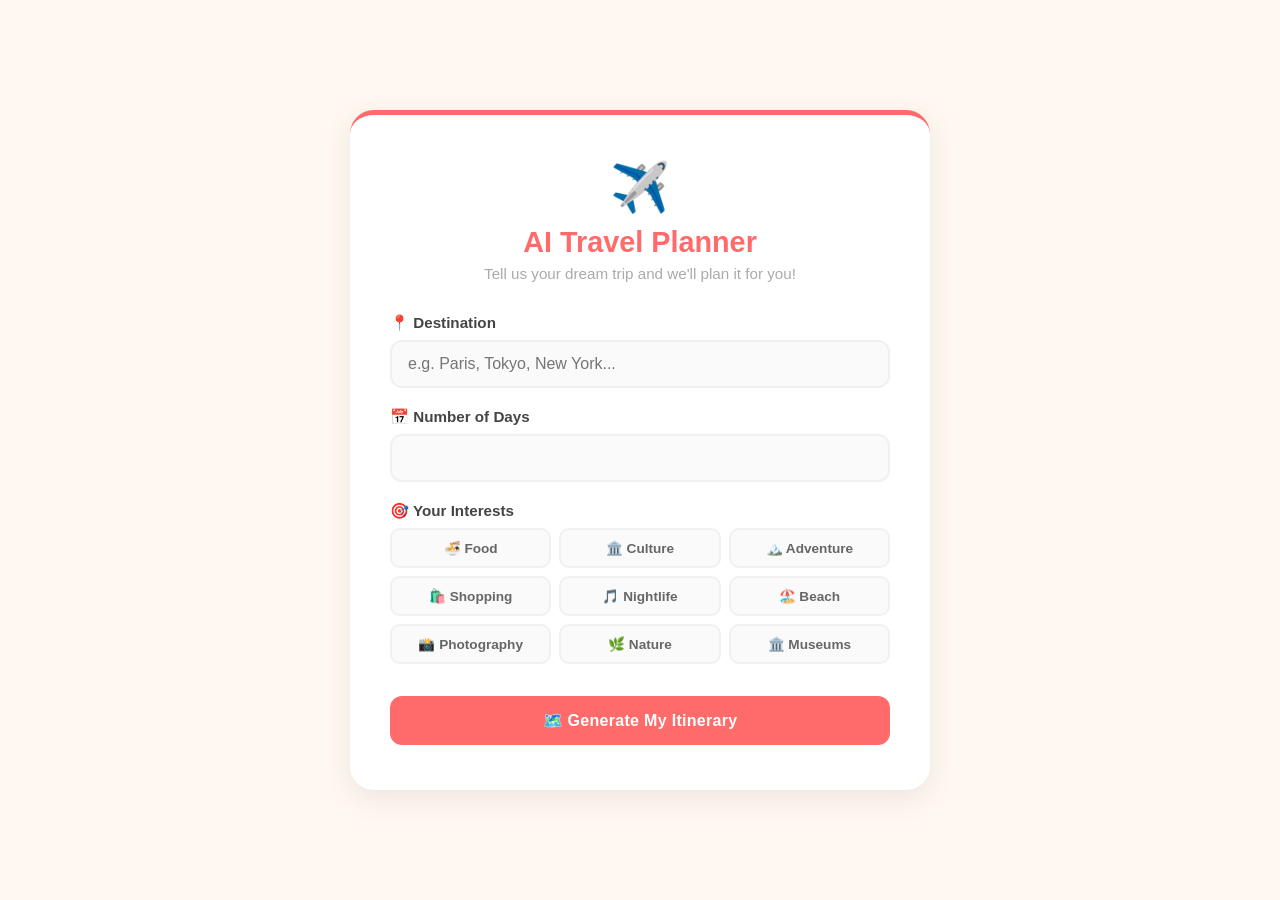
==== src/main/resources/templates/index.html @ 4bbd5031 "Show field errors on the home page" ====
<!DOCTYPE html>
<html xmlns:th="http://www.thymeleaf.org">
<head>
    <title>AI Travel Itinerary Builder</title>
    <style>
        * {
            margin: 0;
            padding: 0;
            box-sizing: border-box;
        }

        body {
            font-family: 'Segoe UI', Tahoma, Geneva, Verdana, sans-serif;
            background-color: #fff8f0;
            min-height: 100vh;
            display: flex;
            align-items: center;
            justify-content: center;
            padding: 20px;
        }

        .container {
            background: white;
            border-radius: 24px;
            padding: 45px 40px;
            max-width: 580px;
            width: 100%;
            box-shadow: 0 8px 30px rgba(0,0,0,0.08);
            border-top: 5px solid #ff6b6b;
        }

        .emoji-header {
            font-size: 48px;
            text-align: center;
            margin-bottom: 10px;
        }

        h1 {
            text-align: center;
            font-size: 1.8rem;
            color: #ff6b6b;
            margin-bottom: 6px;
        }

        .subtitle {
            text-align: center;
            color: #aaa;
            margin-bottom: 32px;
            font-size: 0.95rem;
        }

        .form-group {
            margin-bottom: 20px;
        }

        label {
            display: block;
            font-weight: 700;
            margin-bottom: 8px;
            color: #444;
            font-size: 0.95rem;
        }

        input[type="text"],
        input[type="number"] {
            width: 100%;
            padding: 13px 16px;
            border: 2px solid #f0f0f0;
            border-radius: 12px;
            font-size: 1rem;
            transition: border-color 0.3s;
            outline: none;
            color: #333;
            background: #fafafa;
        }

        input[type="text"]:focus,
        input[type="number"]:focus {
            border-color: #ff6b6b;
            background: white;
        }

        .interests-grid {
            display: grid;
            grid-template-columns: repeat(3, 1fr);
            gap: 8px;
            margin-top: 8px;
        }

        .interest-chip {
            display: flex;
            align-items: center;
            justify-content: center;
            padding: 10px 8px;
            border: 2px solid #f0f0f0;
            border-radius: 10px;
            cursor: pointer;
            font-size: 0.85rem;
            font-weight: 600;
            color: #666;
            transition: all 0.2s;
            background: #fafafa;
            text-align: center;
        }

        .interest-chip:hover {
            border-color: #feca57;
            background: #fffdf0;
        }

        .interest-chip.selected {
            border-color: #ff6b6b;
            background: #fff5f5;
            color: #ff6b6b;
        }

        .submit-btn {
            width: 100%;
            padding: 15px;
            background: #ff6b6b;
            color: white;
            border: none;
            border-radius: 12px;
            font-size: 1rem;
            font-weight: 700;
            cursor: pointer;
            margin-top: 12px;
            transition: background 0.2s, transform 0.2s;
            letter-spacing: 0.3px;
        }

        .submit-btn:hover {
            background: #ff5252;
            transform: translateY(-1px);
        }

        .submit-btn:active {
            transform: translateY(0);
        }
    </style>
</head>
<body>

<div class="container">
    <div class="emoji-header">✈️</div>
    <h1>AI Travel Planner</h1>
    <p class="subtitle">Tell us your dream trip and we'll plan it for you!</p>

    <form action="/generate" method="post" onsubmit="collectInterests()">

        <div class="form-group">
            <label>📍 Destination</label>
            <input type="text" name="destination" th:value="${destination}" placeholder="e.g. Paris, Tokyo, New York..." required />
            <p th:if="${errors != null and errors.containsKey('destination')}"
               th:text="${errors['destination']}"></p>
        </div>

        <div class="form-group">
            <label>📅 Number of Days</label>
            <input type="number" name="days" min="1" max="14" th:value="${days} ?: 3" required />
            <p th:if="${errors != null and errors.containsKey('days')}"
               th:text="${errors['days']}"></p>
        </div>

        <div class="form-group">
            <label>🎯 Your Interests</label>
            <div class="interests-grid">
                <div class="interest-chip" onclick="toggleChip(this, '🍜 Food')">🍜 Food</div>
                <div class="interest-chip" onclick="toggleChip(this, '🏛️ Culture')">🏛️ Culture</div>
                <div class="interest-chip" onclick="toggleChip(this, '🏔️ Adventure')">🏔️ Adventure</div>
                <div class="interest-chip" onclick="toggleChip(this, '🛍️ Shopping')">🛍️ Shopping</div>
                <div class="interest-chip" onclick="toggleChip(this, '🎵 Nightlife')">🎵 Nightlife</div>
                <div class="interest-chip" onclick="toggleChip(this, '🏖️ Beach')">🏖️ Beach</div>
                <div class="interest-chip" onclick="toggleChip(this, '📸 Photography')">📸 Photography</div>
                <div class="interest-chip" onclick="toggleChip(this, '🌿 Nature')">🌿 Nature</div>
                <div class="interest-chip" onclick="toggleChip(this, '🏛️ Museums')">🏛️ Museums</div>
            </div>
            <input type="hidden" name="interests" id="interestsInput" />
        </div>

        <button type="submit" class="submit-btn">🗺️ Generate My Itinerary</button>

    </form>
</div>

<script>
    let selectedInterests = [];

    function toggleChip(chip, value) {
        if (chip.classList.contains('selected')) {
            chip.classList.remove('selected');
            selectedInterests = selectedInterests.filter(i => i !== value);
        } else {
            chip.classList.add('selected');
            selectedInterests.push(value);
        }
    }

    function collectInterests() {
        document.getElementById('interestsInput').value = selectedInterests.join(', ');
    }
</script>

</body>
</html>
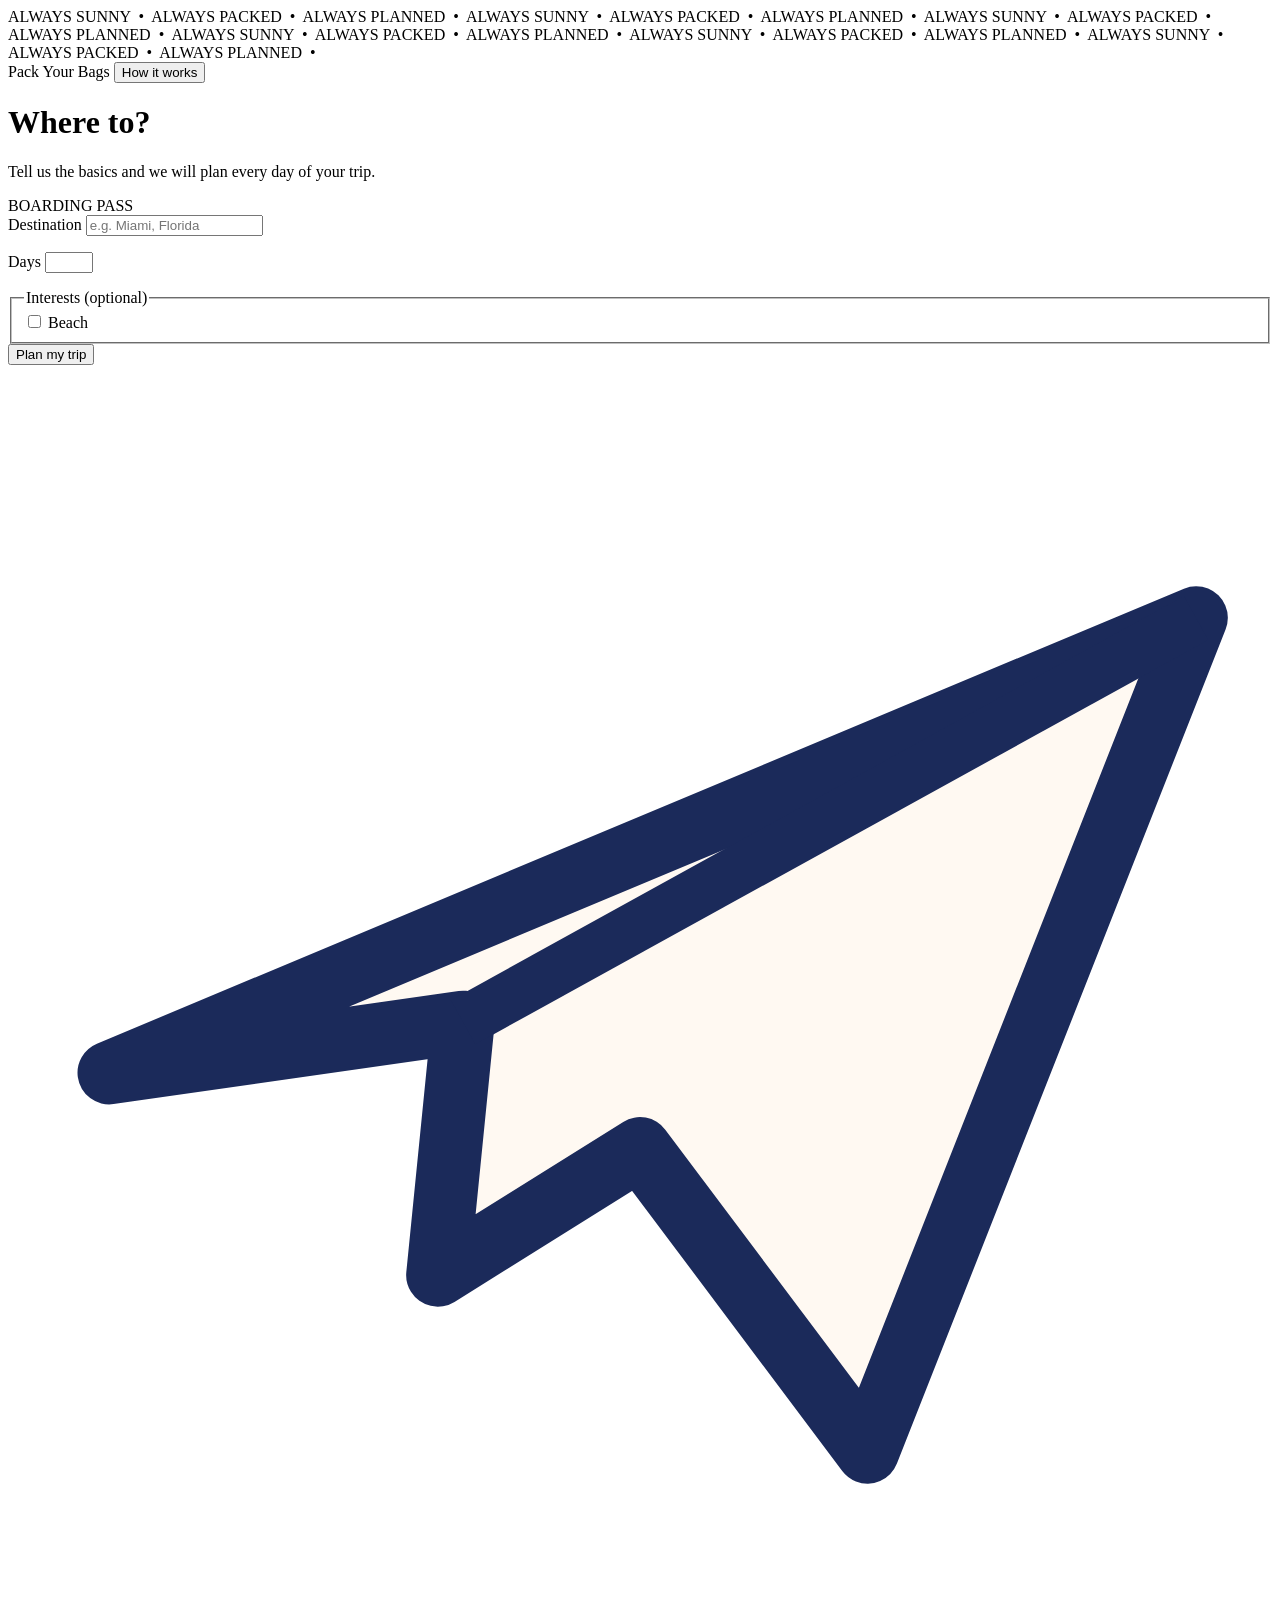
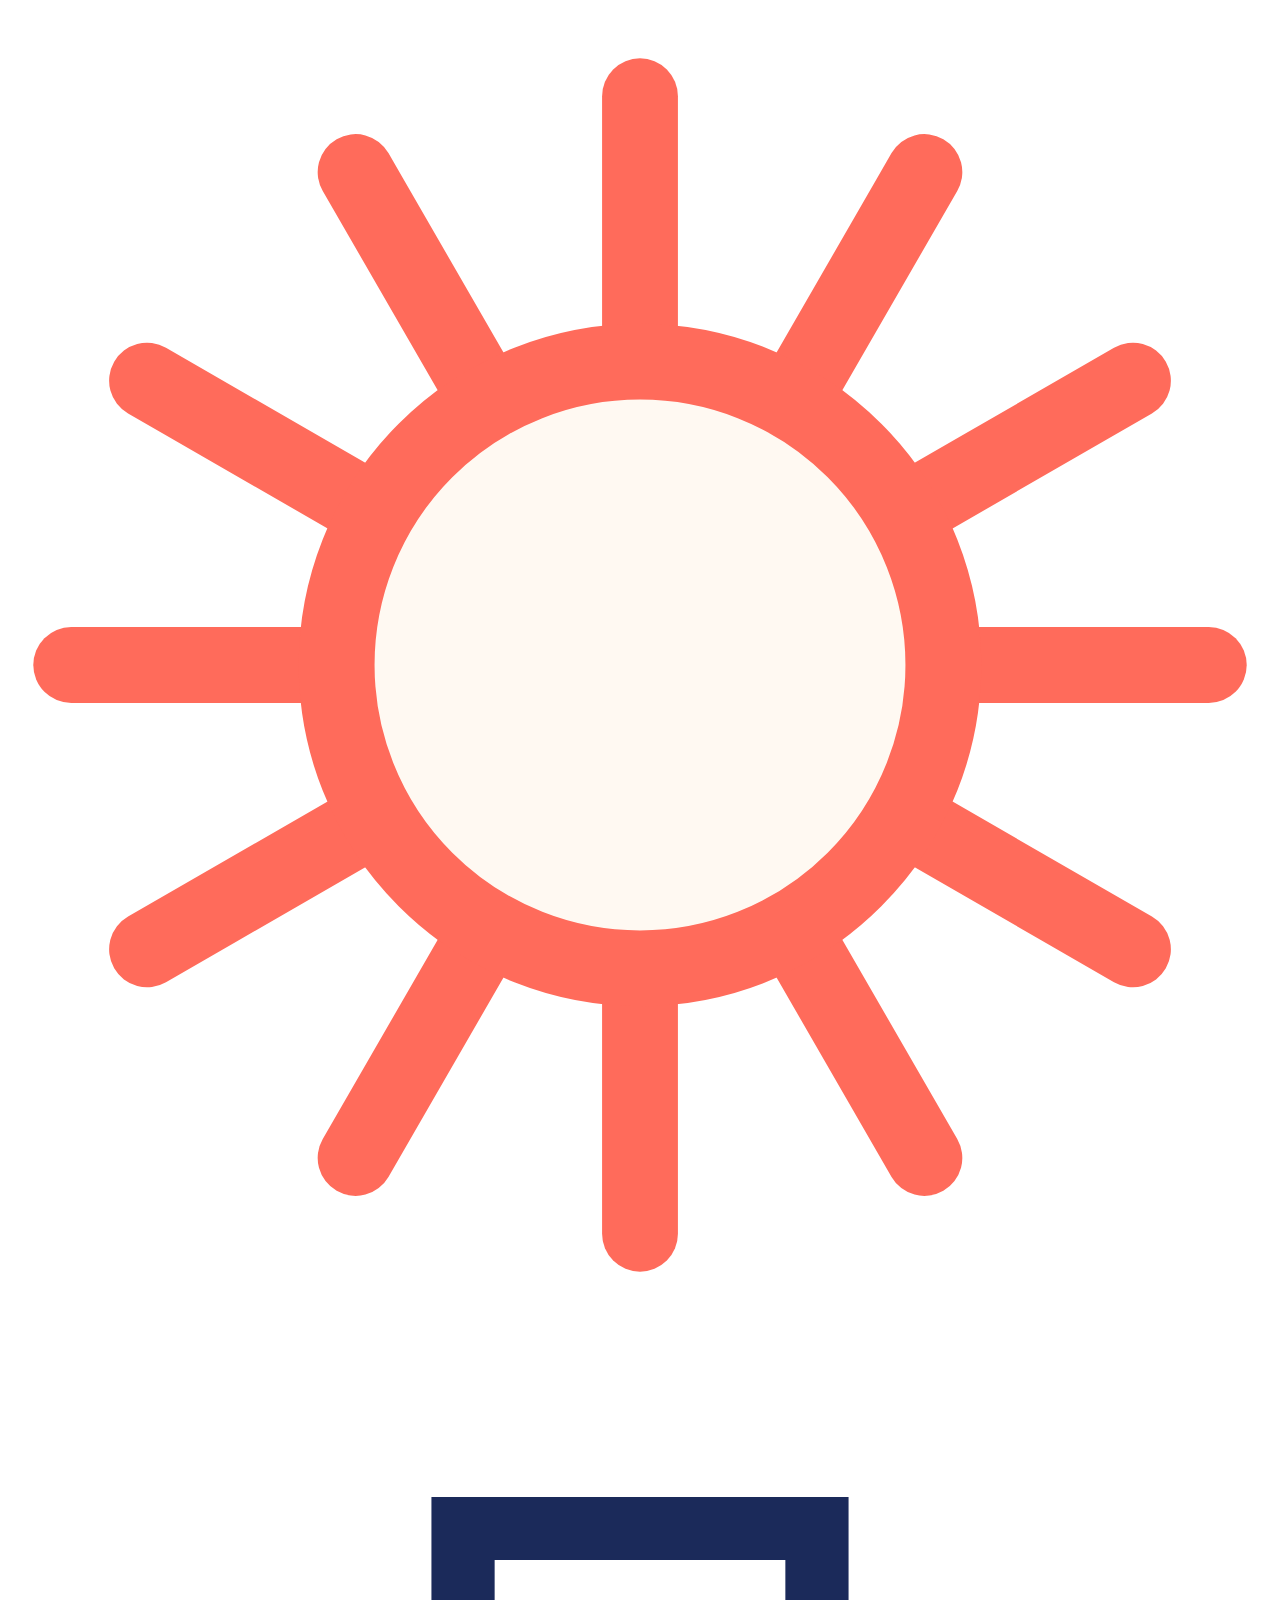
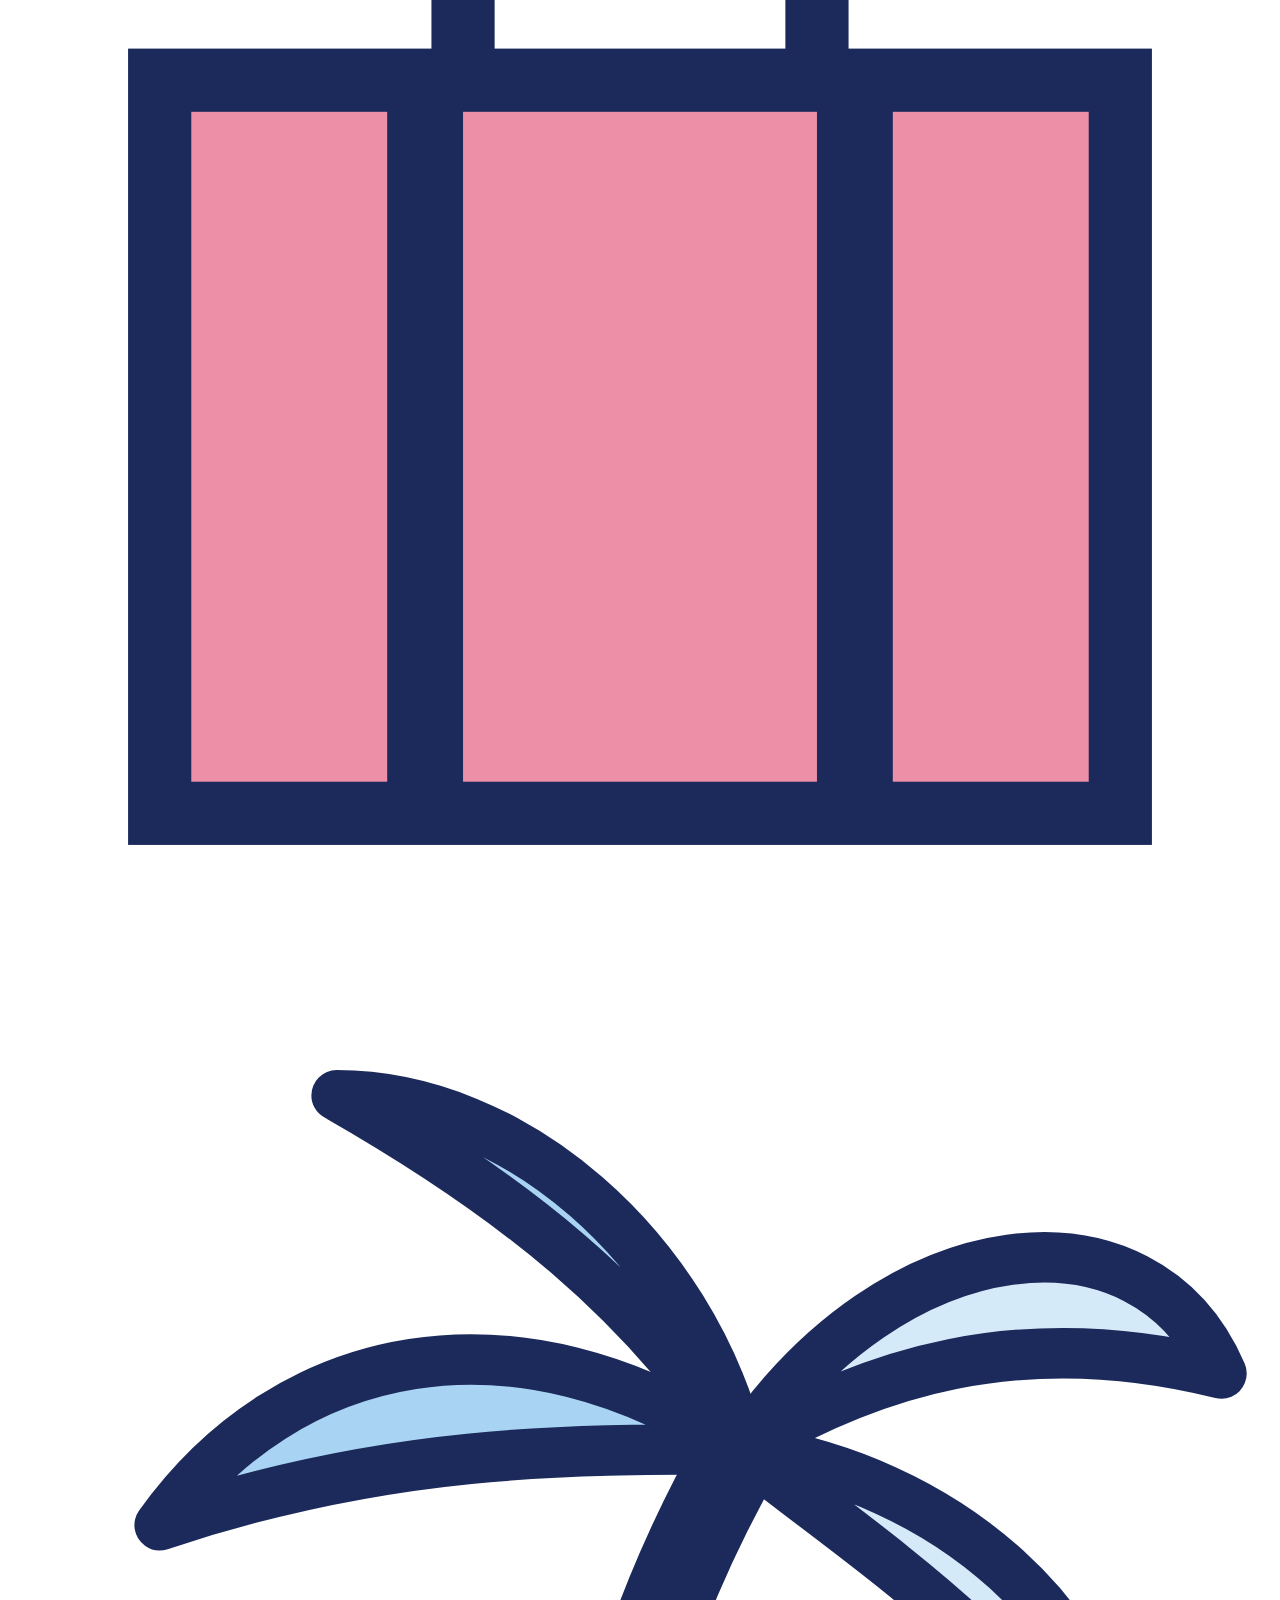
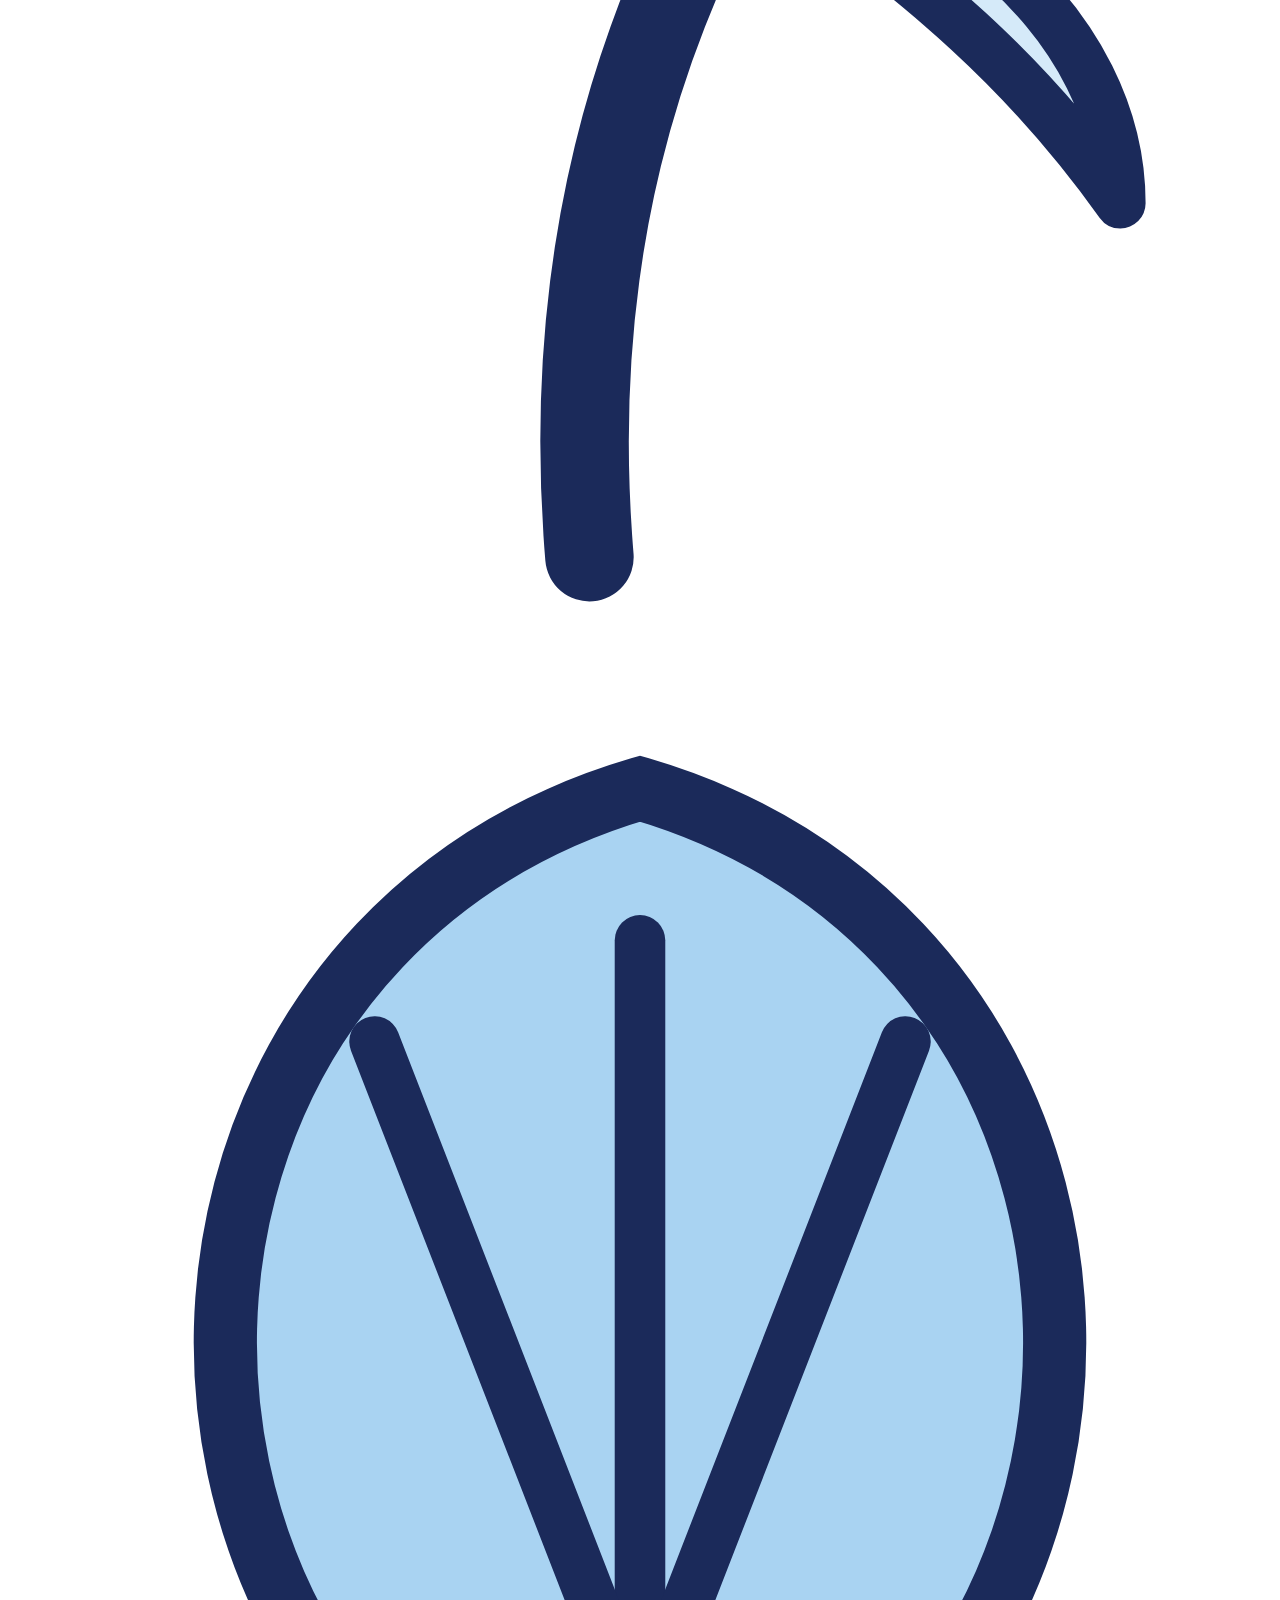
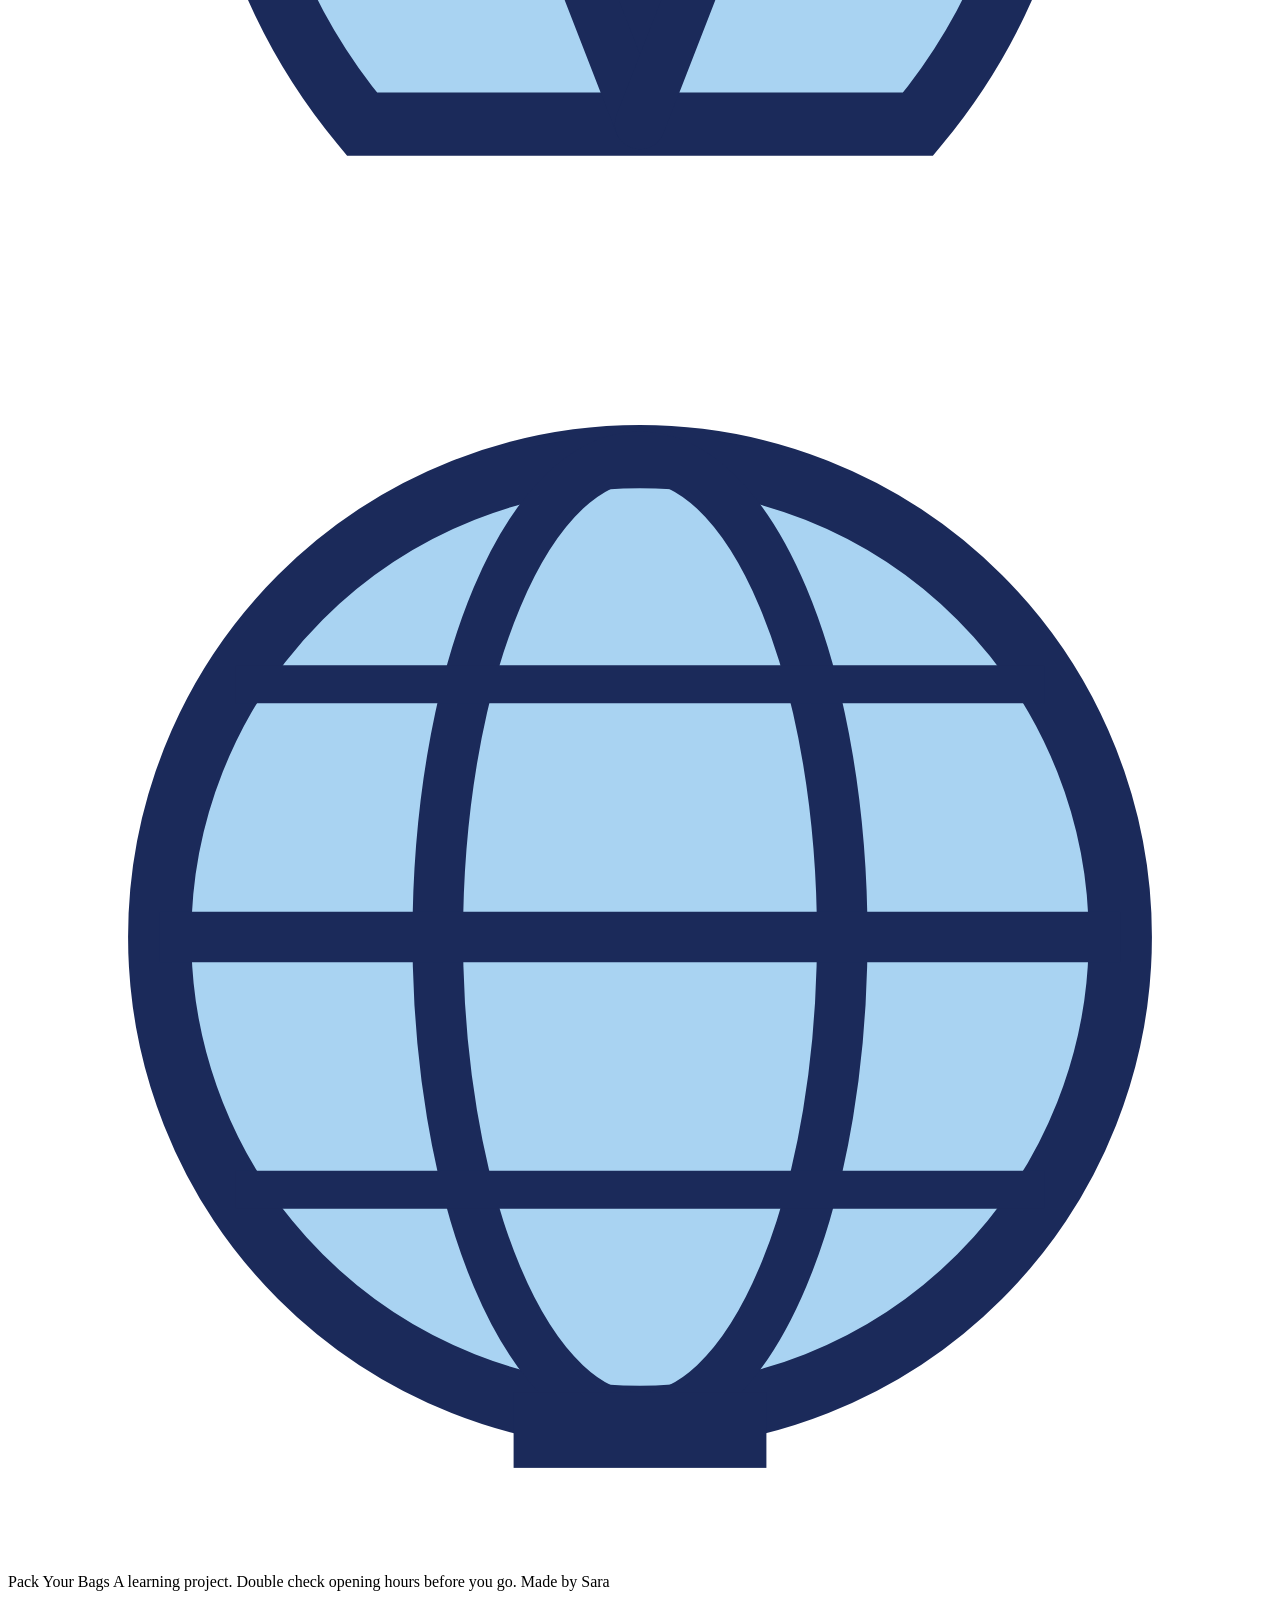
==== commit a9065f41: "Build the new home page" ====
--- a/src/main/resources/templates/index.html
+++ b/src/main/resources/templates/index.html
@@ -1,204 +1,107 @@
 <!DOCTYPE html>
-<html xmlns:th="http://www.thymeleaf.org">
+<html lang="en" xmlns:th="http://www.thymeleaf.org">
 <head>
-    <title>AI Travel Itinerary Builder</title>
-    <style>
-        * {
-            margin: 0;
-            padding: 0;
-            box-sizing: border-box;
-        }
-
-        body {
-            font-family: 'Segoe UI', Tahoma, Geneva, Verdana, sans-serif;
-            background-color: #fff8f0;
-            min-height: 100vh;
-            display: flex;
-            align-items: center;
-            justify-content: center;
-            padding: 20px;
-        }
-
-        .container {
-            background: white;
-            border-radius: 24px;
-            padding: 45px 40px;
-            max-width: 580px;
-            width: 100%;
-            box-shadow: 0 8px 30px rgba(0,0,0,0.08);
-            border-top: 5px solid #ff6b6b;
-        }
-
-        .emoji-header {
-            font-size: 48px;
-            text-align: center;
-            margin-bottom: 10px;
-        }
-
-        h1 {
-            text-align: center;
-            font-size: 1.8rem;
-            color: #ff6b6b;
-            margin-bottom: 6px;
-        }
-
-        .subtitle {
-            text-align: center;
-            color: #aaa;
-            margin-bottom: 32px;
-            font-size: 0.95rem;
-        }
-
-        .form-group {
-            margin-bottom: 20px;
-        }
-
-        label {
-            display: block;
-            font-weight: 700;
-            margin-bottom: 8px;
-            color: #444;
-            font-size: 0.95rem;
-        }
-
-        input[type="text"],
-        input[type="number"] {
-            width: 100%;
-            padding: 13px 16px;
-            border: 2px solid #f0f0f0;
-            border-radius: 12px;
-            font-size: 1rem;
-            transition: border-color 0.3s;
-            outline: none;
-            color: #333;
-            background: #fafafa;
-        }
-
-        input[type="text"]:focus,
-        input[type="number"]:focus {
-            border-color: #ff6b6b;
-            background: white;
-        }
-
-        .interests-grid {
-            display: grid;
-            grid-template-columns: repeat(3, 1fr);
-            gap: 8px;
-            margin-top: 8px;
-        }
-
-        .interest-chip {
-            display: flex;
-            align-items: center;
-            justify-content: center;
-            padding: 10px 8px;
-            border: 2px solid #f0f0f0;
-            border-radius: 10px;
-            cursor: pointer;
-            font-size: 0.85rem;
-            font-weight: 600;
-            color: #666;
-            transition: all 0.2s;
-            background: #fafafa;
-            text-align: center;
-        }
-
-        .interest-chip:hover {
-            border-color: #feca57;
-            background: #fffdf0;
-        }
-
-        .interest-chip.selected {
-            border-color: #ff6b6b;
-            background: #fff5f5;
-            color: #ff6b6b;
-        }
-
-        .submit-btn {
-            width: 100%;
-            padding: 15px;
-            background: #ff6b6b;
-            color: white;
-            border: none;
-            border-radius: 12px;
-            font-size: 1rem;
-            font-weight: 700;
-            cursor: pointer;
-            margin-top: 12px;
-            transition: background 0.2s, transform 0.2s;
-            letter-spacing: 0.3px;
-        }
-
-        .submit-btn:hover {
-            background: #ff5252;
-            transform: translateY(-1px);
-        }
-
-        .submit-btn:active {
-            transform: translateY(0);
-        }
-    </style>
+    <meta charset="UTF-8">
+    <meta name="viewport" content="width=device-width, initial-scale=1">
+    <title>Pack Your Bags</title>
+    <link rel="stylesheet" th:href="@{/css/style.css}">
 </head>
 <body>
 
-<div class="container">
-    <div class="emoji-header">✈️</div>
-    <h1>AI Travel Planner</h1>
-    <p class="subtitle">Tell us your dream trip and we'll plan it for you!</p>
-
-    <form action="/generate" method="post" onsubmit="collectInterests()">
-
-        <div class="form-group">
-            <label>📍 Destination</label>
-            <input type="text" name="destination" th:value="${destination}" placeholder="e.g. Paris, Tokyo, New York..." required />
-            <p th:if="${errors != null and errors.containsKey('destination')}"
-               th:text="${errors['destination']}"></p>
-        </div>
-
-        <div class="form-group">
-            <label>📅 Number of Days</label>
-            <input type="number" name="days" min="1" max="14" th:value="${days} ?: 3" required />
-            <p th:if="${errors != null and errors.containsKey('days')}"
-               th:text="${errors['days']}"></p>
-        </div>
-
-        <div class="form-group">
-            <label>🎯 Your Interests</label>
-            <div class="interests-grid">
-                <div class="interest-chip" onclick="toggleChip(this, '🍜 Food')">🍜 Food</div>
-                <div class="interest-chip" onclick="toggleChip(this, '🏛️ Culture')">🏛️ Culture</div>
-                <div class="interest-chip" onclick="toggleChip(this, '🏔️ Adventure')">🏔️ Adventure</div>
-                <div class="interest-chip" onclick="toggleChip(this, '🛍️ Shopping')">🛍️ Shopping</div>
-                <div class="interest-chip" onclick="toggleChip(this, '🎵 Nightlife')">🎵 Nightlife</div>
-                <div class="interest-chip" onclick="toggleChip(this, '🏖️ Beach')">🏖️ Beach</div>
-                <div class="interest-chip" onclick="toggleChip(this, '📸 Photography')">📸 Photography</div>
-                <div class="interest-chip" onclick="toggleChip(this, '🌿 Nature')">🌿 Nature</div>
-                <div class="interest-chip" onclick="toggleChip(this, '🏛️ Museums')">🏛️ Museums</div>
-            </div>
-            <input type="hidden" name="interests" id="interestsInput" />
-        </div>
-
-        <button type="submit" class="submit-btn">🗺️ Generate My Itinerary</button>
-
-    </form>
+<div class="ticker" aria-hidden="true">
+    <div>ALWAYS SUNNY &nbsp;&bull;&nbsp; ALWAYS PACKED &nbsp;&bull;&nbsp; ALWAYS PLANNED &nbsp;&bull;&nbsp; ALWAYS SUNNY &nbsp;&bull;&nbsp; ALWAYS PACKED &nbsp;&bull;&nbsp; ALWAYS PLANNED &nbsp;&bull;&nbsp; ALWAYS SUNNY &nbsp;&bull;&nbsp; ALWAYS PACKED &nbsp;&bull;&nbsp; ALWAYS PLANNED &nbsp;&bull;&nbsp; ALWAYS SUNNY &nbsp;&bull;&nbsp; ALWAYS PACKED &nbsp;&bull;&nbsp; ALWAYS PLANNED &nbsp;&bull;&nbsp; ALWAYS SUNNY &nbsp;&bull;&nbsp; ALWAYS PACKED &nbsp;&bull;&nbsp; ALWAYS PLANNED &nbsp;&bull;&nbsp; ALWAYS SUNNY &nbsp;&bull;&nbsp; ALWAYS PACKED &nbsp;&bull;&nbsp; ALWAYS PLANNED &nbsp;&bull;&nbsp;</div>
 </div>
 
+<header class="topbar">
+    <a class="logo" th:href="@{/}">Pack Your Bags</a>
+    <button type="button" class="toplink" id="open-how">How it works</button>
+</header>
+
+<main class="hero">
+    <h1>Where <span class="coral">to?</span></h1>
+    <p class="lede">Tell us the basics and we will plan every day of your trip.</p>
+
+    <form class="ticket" action="/generate" method="post">
+        <div class="ticket-head">BOARDING PASS</div>
+        <div class="ticket-body">
+
+            <div class="ticket-row">
+                <div class="wide">
+                    <label class="label" for="destination">Destination</label>
+                    <input type="text" id="destination" name="destination" th:value="${destination}"
+                           placeholder="e.g. Miami, Florida" required />
+                    <p class="field-error" th:if="${errors != null and errors.containsKey('destination')}"
+                       th:text="${errors['destination']}"></p>
+                </div>
+                <div class="narrow">
+                    <label class="label" for="days">Days</label>
+                    <input type="number" id="days" name="days" min="1" max="14" th:value="${days} ?: 3" required />
+                    <p class="field-error" th:if="${errors != null and errors.containsKey('days')}"
+                       th:text="${errors['days']}"></p>
+                </div>
+            </div>
+
+            <fieldset class="interests">
+                <legend class="label">Interests (optional)</legend>
+                <div class="bubbles">
+                    <label class="bubble" th:each="name : ${ {'Beach','Nightlife','Food','Adventure','Culture','Shopping','Nature'} }">
+                        <input type="checkbox" name="interests" th:value="${name}"
+                               th:checked="${interests != null and #strings.contains(interests, name)}" />
+                        <span th:text="${name}">Beach</span>
+                    </label>
+                </div>
+            </fieldset>
+
+            <div class="ticket-actions">
+                <button type="submit" class="btn">Plan my trip</button>
+            </div>
+        </div>
+    </form>
+
+    <div class="stk stk-plane" aria-hidden="true"><svg viewBox="0 0 100 100"><path d="M8 56 L94 20 L68 86 L50 62 L34 72 L36 52Z" fill="#FFF9F2" stroke="#1B2A5A" stroke-width="5" stroke-linejoin="round"/><path d="M36 52 L94 20" stroke="#1B2A5A" stroke-width="4"/></svg></div>
+
+    <div class="stk stk-sun" aria-hidden="true"><svg viewBox="0 0 100 100"><g stroke="#FF6B5B" stroke-width="6" stroke-linecap="round"><line x1="50" y1="50" x2="95" y2="50"/><line x1="50" y1="50" x2="89" y2="72.5"/><line x1="50" y1="50" x2="72.5" y2="89"/><line x1="50" y1="50" x2="50" y2="95"/><line x1="50" y1="50" x2="27.5" y2="89"/><line x1="50" y1="50" x2="11" y2="72.5"/><line x1="50" y1="50" x2="5" y2="50"/><line x1="50" y1="50" x2="11" y2="27.5"/><line x1="50" y1="50" x2="27.5" y2="11"/><line x1="50" y1="50" x2="50" y2="5"/><line x1="50" y1="50" x2="72.5" y2="11"/><line x1="50" y1="50" x2="89" y2="27.5"/></g><circle cx="50" cy="50" r="24" fill="#FFF9F2" stroke="#FF6B5B" stroke-width="6"/></svg></div>
+
+    <div class="stk stk-suitcase" aria-hidden="true"><svg viewBox="0 0 100 100"><rect x="12" y="30" width="76" height="58" fill="#EE8FA8" stroke="#1B2A5A" stroke-width="5"/><path d="M36 30 V18 H64 V30" fill="none" stroke="#1B2A5A" stroke-width="5"/><rect x="30" y="30" width="6" height="58" fill="#1B2A5A"/><rect x="64" y="30" width="6" height="58" fill="#1B2A5A"/></svg></div>
+
+    <div class="stk stk-palm" aria-hidden="true"><svg viewBox="0 0 100 100"><path d="M46 94 C44 70 50 52 58 38" stroke="#1B2A5A" stroke-width="7" fill="none" stroke-linecap="round"/><g stroke="#1B2A5A" stroke-width="4" stroke-linejoin="round"><path d="M58 38 C40 26 22 30 12 44 C30 38 44 38 58 38Z" fill="#A9D3F2"/><path d="M58 38 C70 20 90 18 96 32 C80 28 68 32 58 38Z" fill="#D5EAF9"/><path d="M58 38 C54 22 40 10 26 10 C40 18 50 26 58 38Z" fill="#A9D3F2"/><path d="M58 38 C74 40 88 52 88 66 C78 52 68 46 58 38Z" fill="#D5EAF9"/></g></svg></div>
+
+    <div class="stk stk-shell" aria-hidden="true"><svg viewBox="0 0 100 100"><path d="M50 12 C84 22 92 62 72 86 H28 C8 62 16 22 50 12Z" fill="#A9D3F2" stroke="#1B2A5A" stroke-width="5"/><g stroke="#1B2A5A" stroke-width="4" stroke-linecap="round"><line x1="50" y1="86" x2="50" y2="24"/><line x1="50" y1="86" x2="29" y2="32"/><line x1="50" y1="86" x2="71" y2="32"/></g></svg></div>
+
+    <div class="stk stk-globe" aria-hidden="true"><svg viewBox="0 0 100 100"><circle cx="50" cy="50" r="38" fill="#A9D3F2" stroke="#1B2A5A" stroke-width="5"/><ellipse cx="50" cy="50" rx="16" ry="38" fill="none" stroke="#1B2A5A" stroke-width="4"/><line x1="12" y1="50" x2="88" y2="50" stroke="#1B2A5A" stroke-width="4"/><path d="M18 30 H82 M18 70 H82" stroke="#1B2A5A" stroke-width="3" fill="none"/><rect x="40" y="86" width="20" height="6" fill="#1B2A5A"/></svg></div>
+</main>
+
+<footer class="foot">
+    <span class="logo">Pack Your Bags</span>
+    <span>A learning project. Double check opening hours before you go.</span>
+    <span>Made by Sara</span>
+</footer>
+
+<dialog id="how-dialog" class="how">
+    <div class="how-head">
+        <h2>How it works</h2>
+        <button type="button" class="how-close" id="close-how">Close</button>
+    </div>
+    <ol class="how-steps">
+        <li>
+            <span class="how-num">1</span>
+            <div><b>Pick a place</b>Type in where you are headed and how many days you have.</div>
+        </li>
+        <li>
+            <span class="how-num">2</span>
+            <div><b>Set the vibe</b>Choose the things you like, such as beaches, food or nightlife.</div>
+        </li>
+        <li>
+            <span class="how-num">3</span>
+            <div><b>Get your plan</b>You get one box per day. Tap a day to see the morning, afternoon, evening, tips and places to eat.</div>
+        </li>
+    </ol>
+</dialog>
+
 <script>
-    let selectedInterests = [];
-
-    function toggleChip(chip, value) {
-        if (chip.classList.contains('selected')) {
-            chip.classList.remove('selected');
-            selectedInterests = selectedInterests.filter(i => i !== value);
-        } else {
-            chip.classList.add('selected');
-            selectedInterests.push(value);
-        }
-    }
-
-    function collectInterests() {
-        document.getElementById('interestsInput').value = selectedInterests.join(', ');
-    }
+    const dialog = document.getElementById('how-dialog');
+    document.getElementById('open-how').addEventListener('click', () => dialog.showModal());
+    document.getElementById('close-how').addEventListener('click', () => dialog.close());
 </script>
 
 </body>
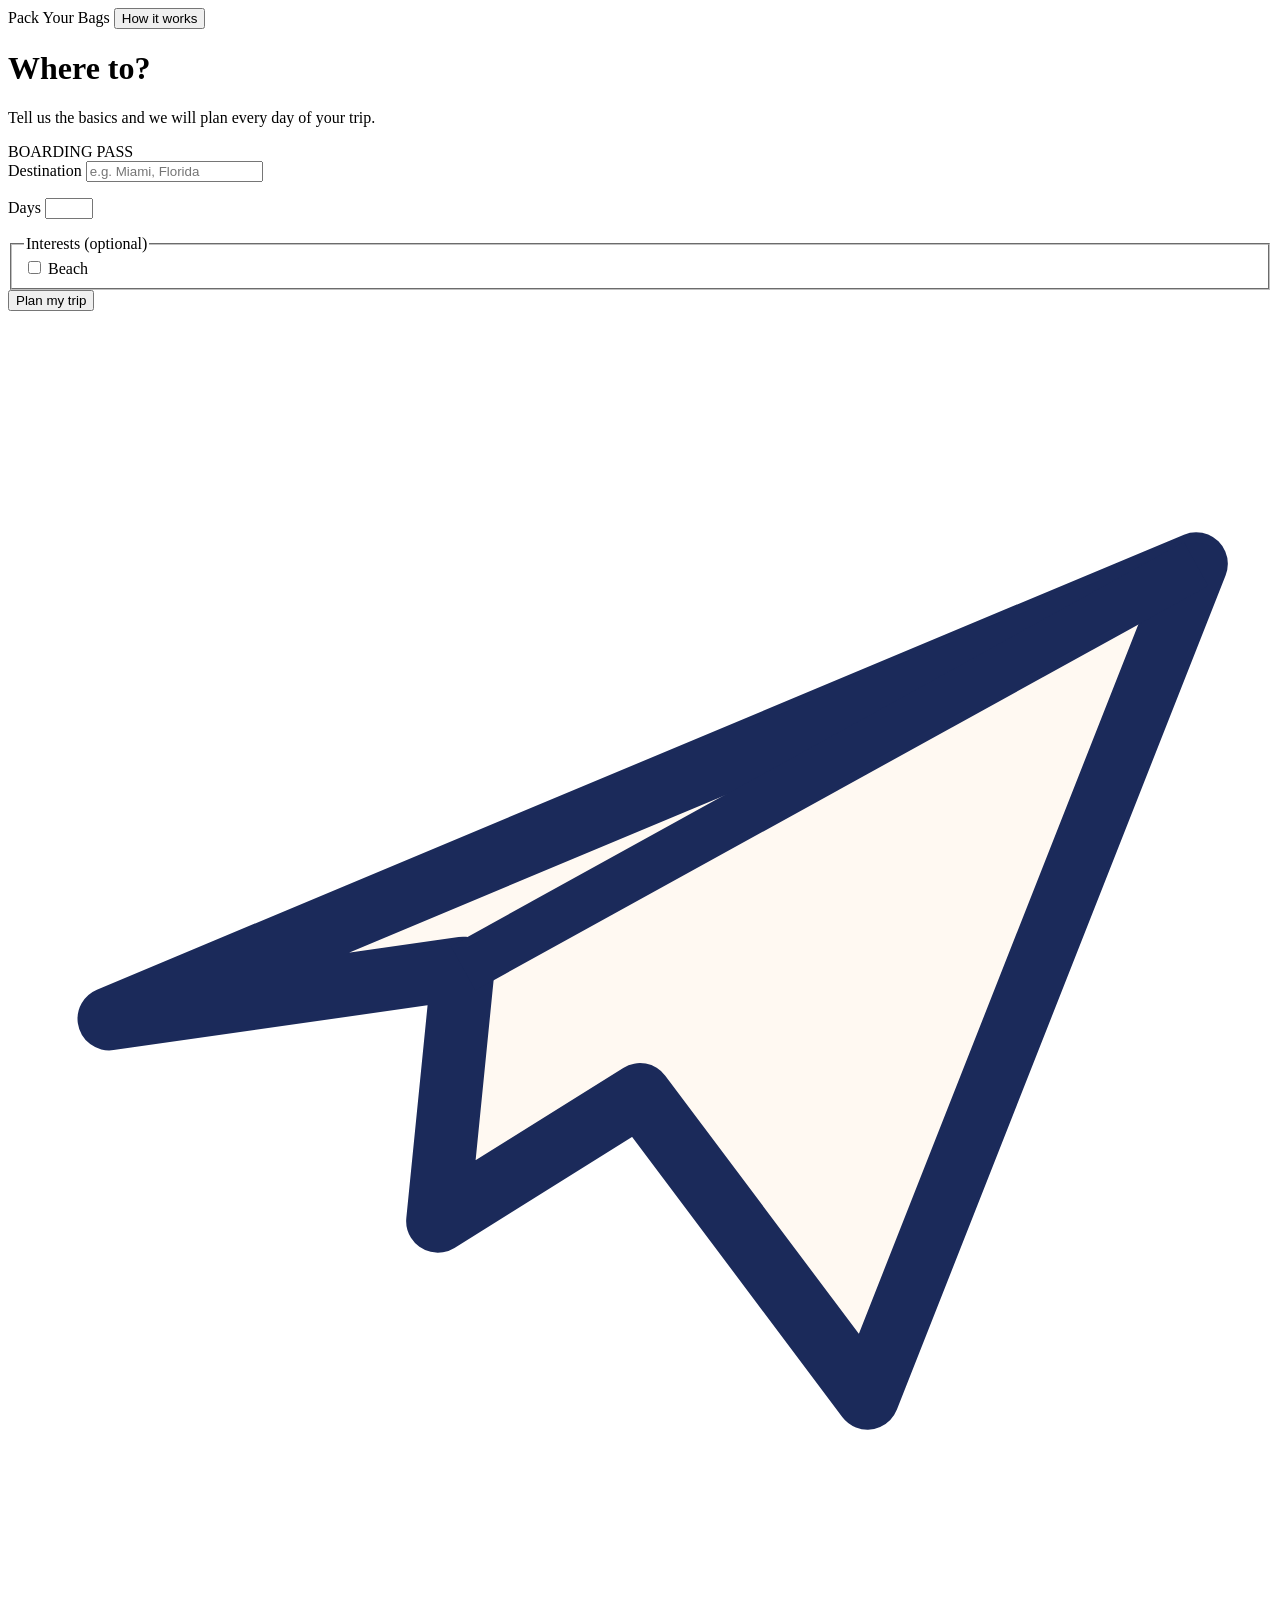
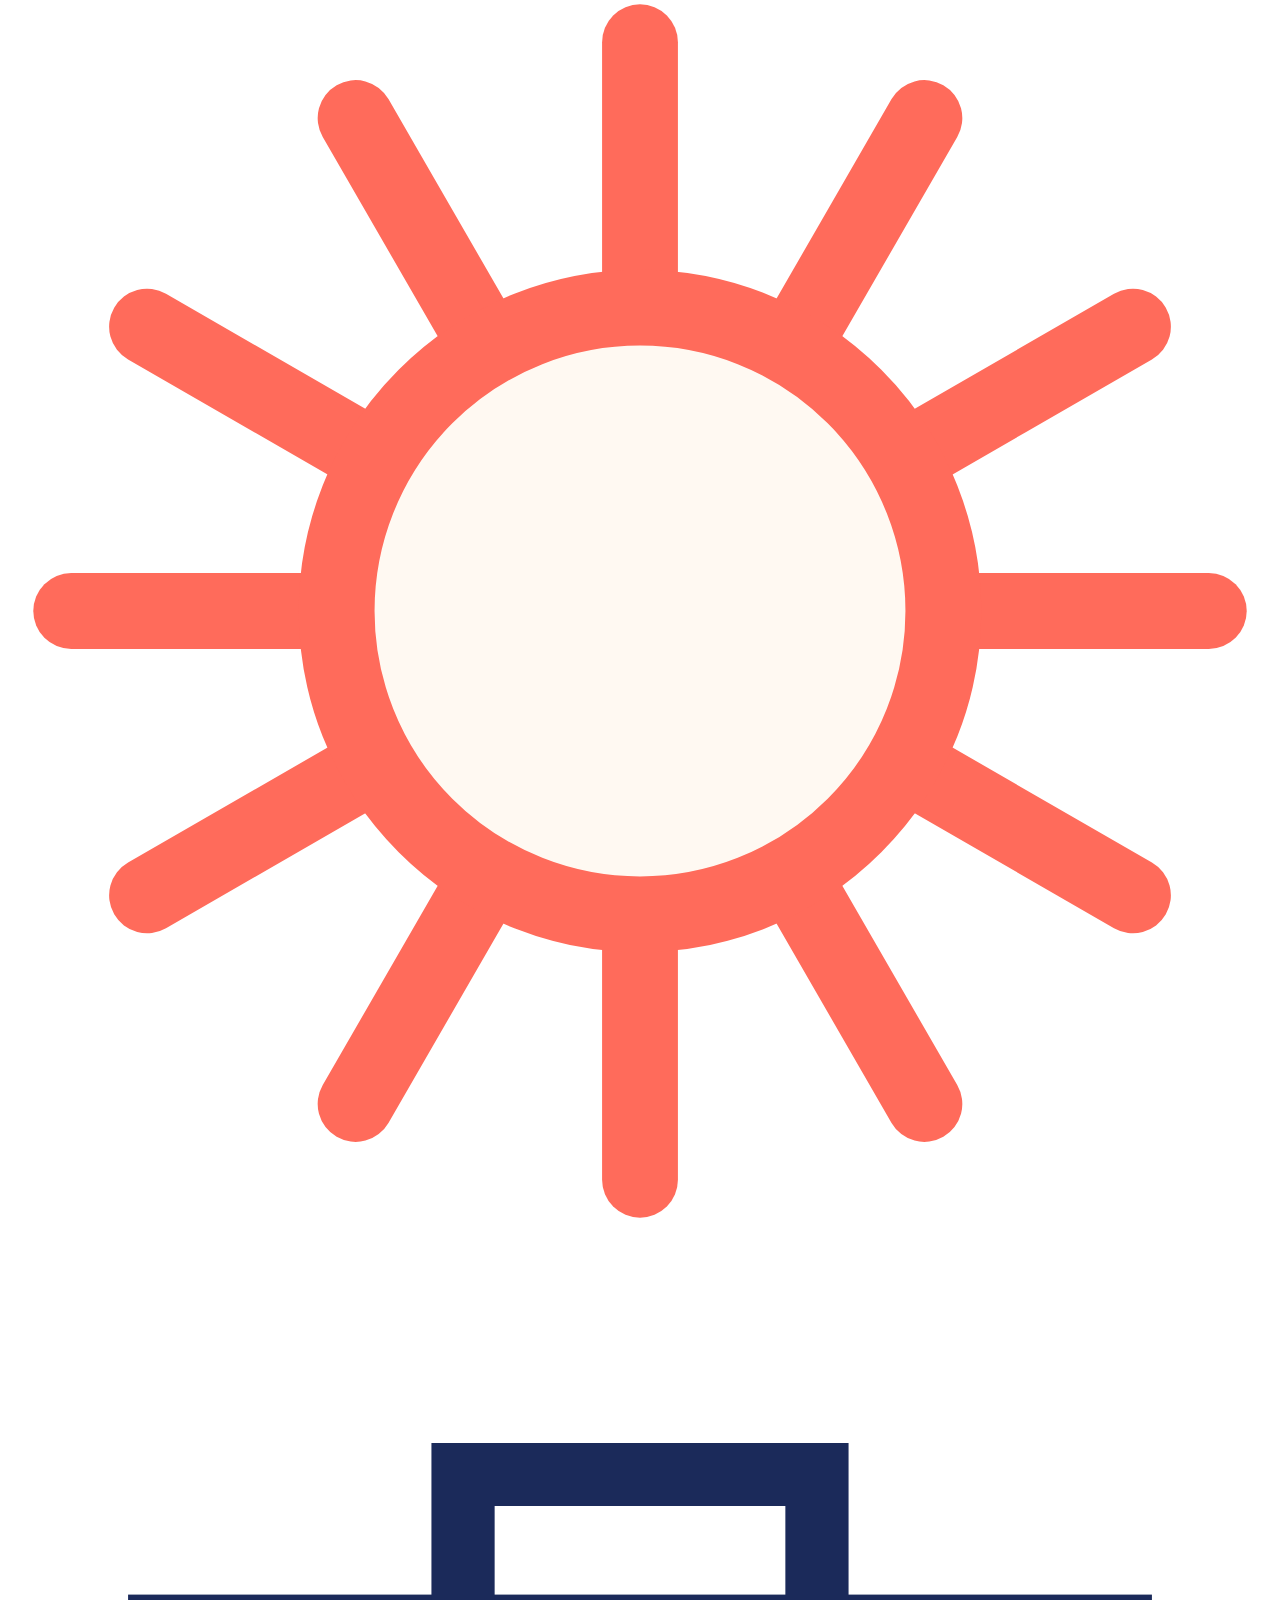
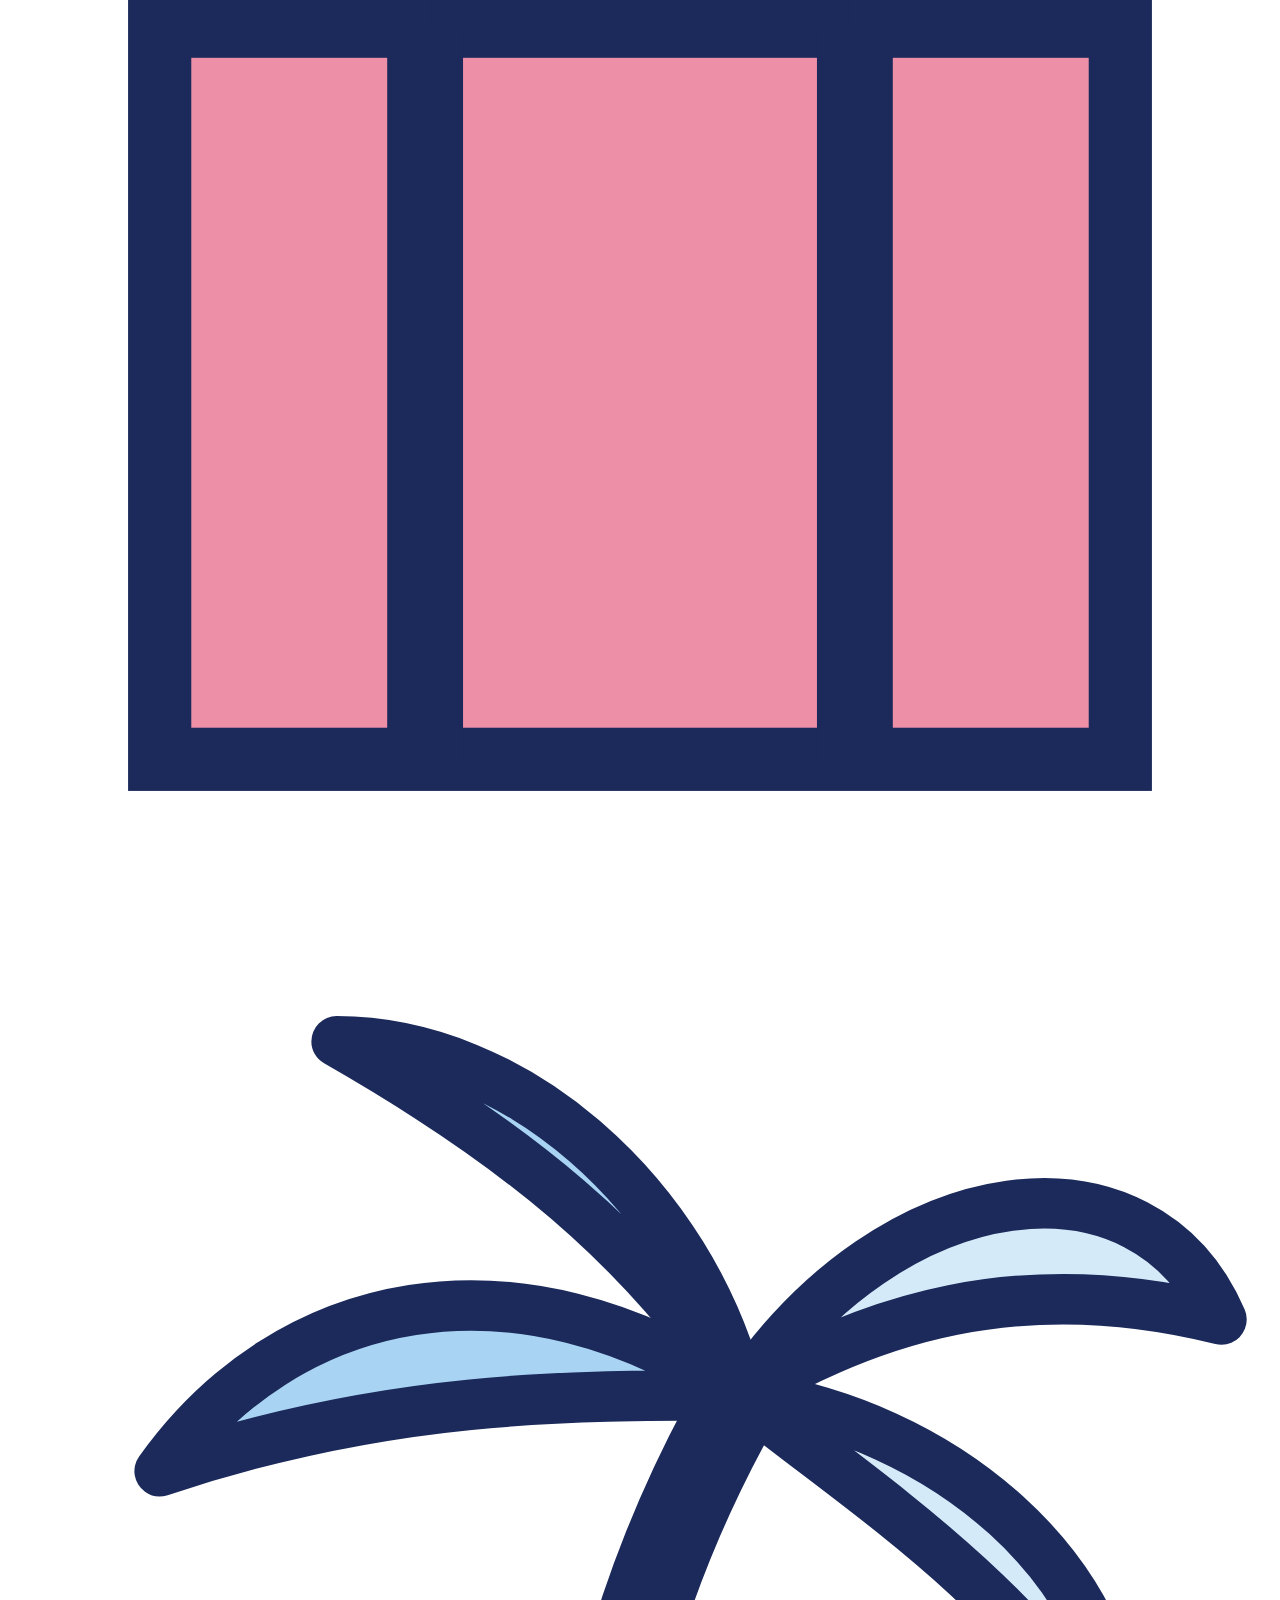
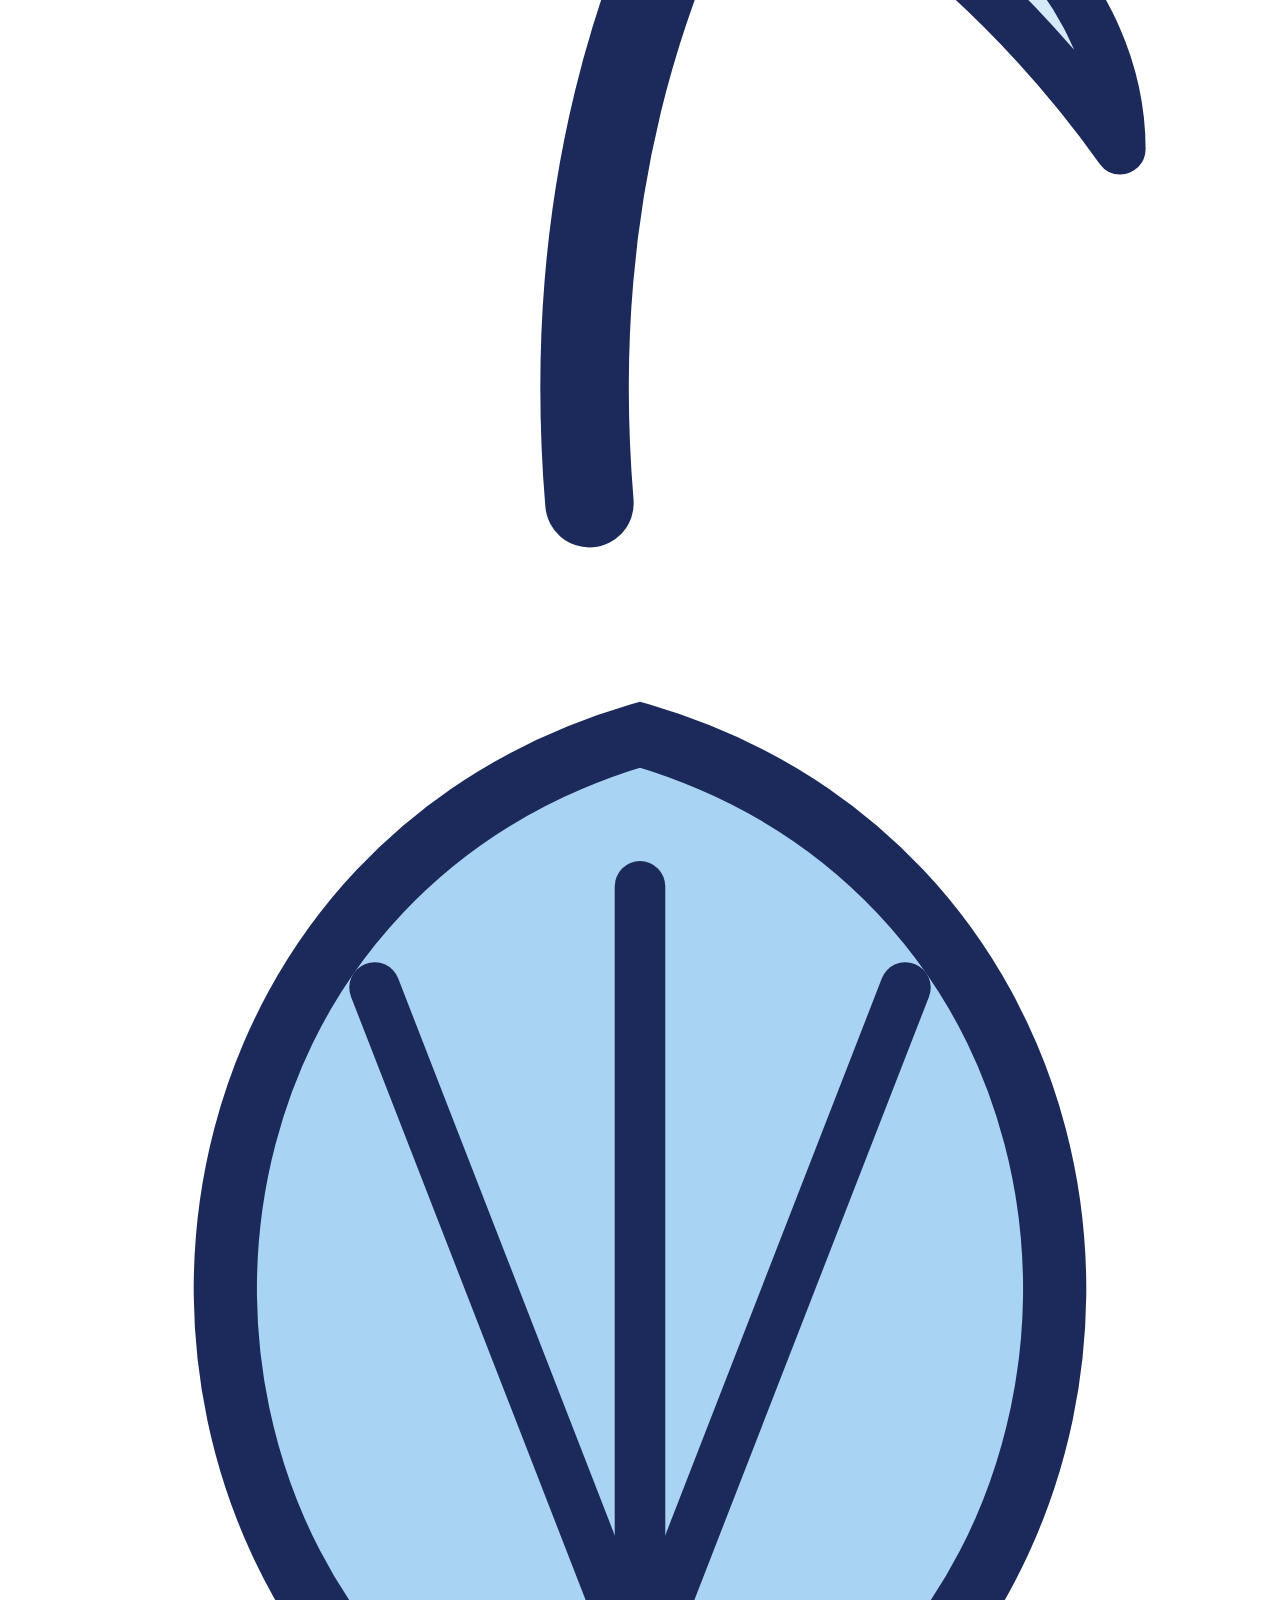
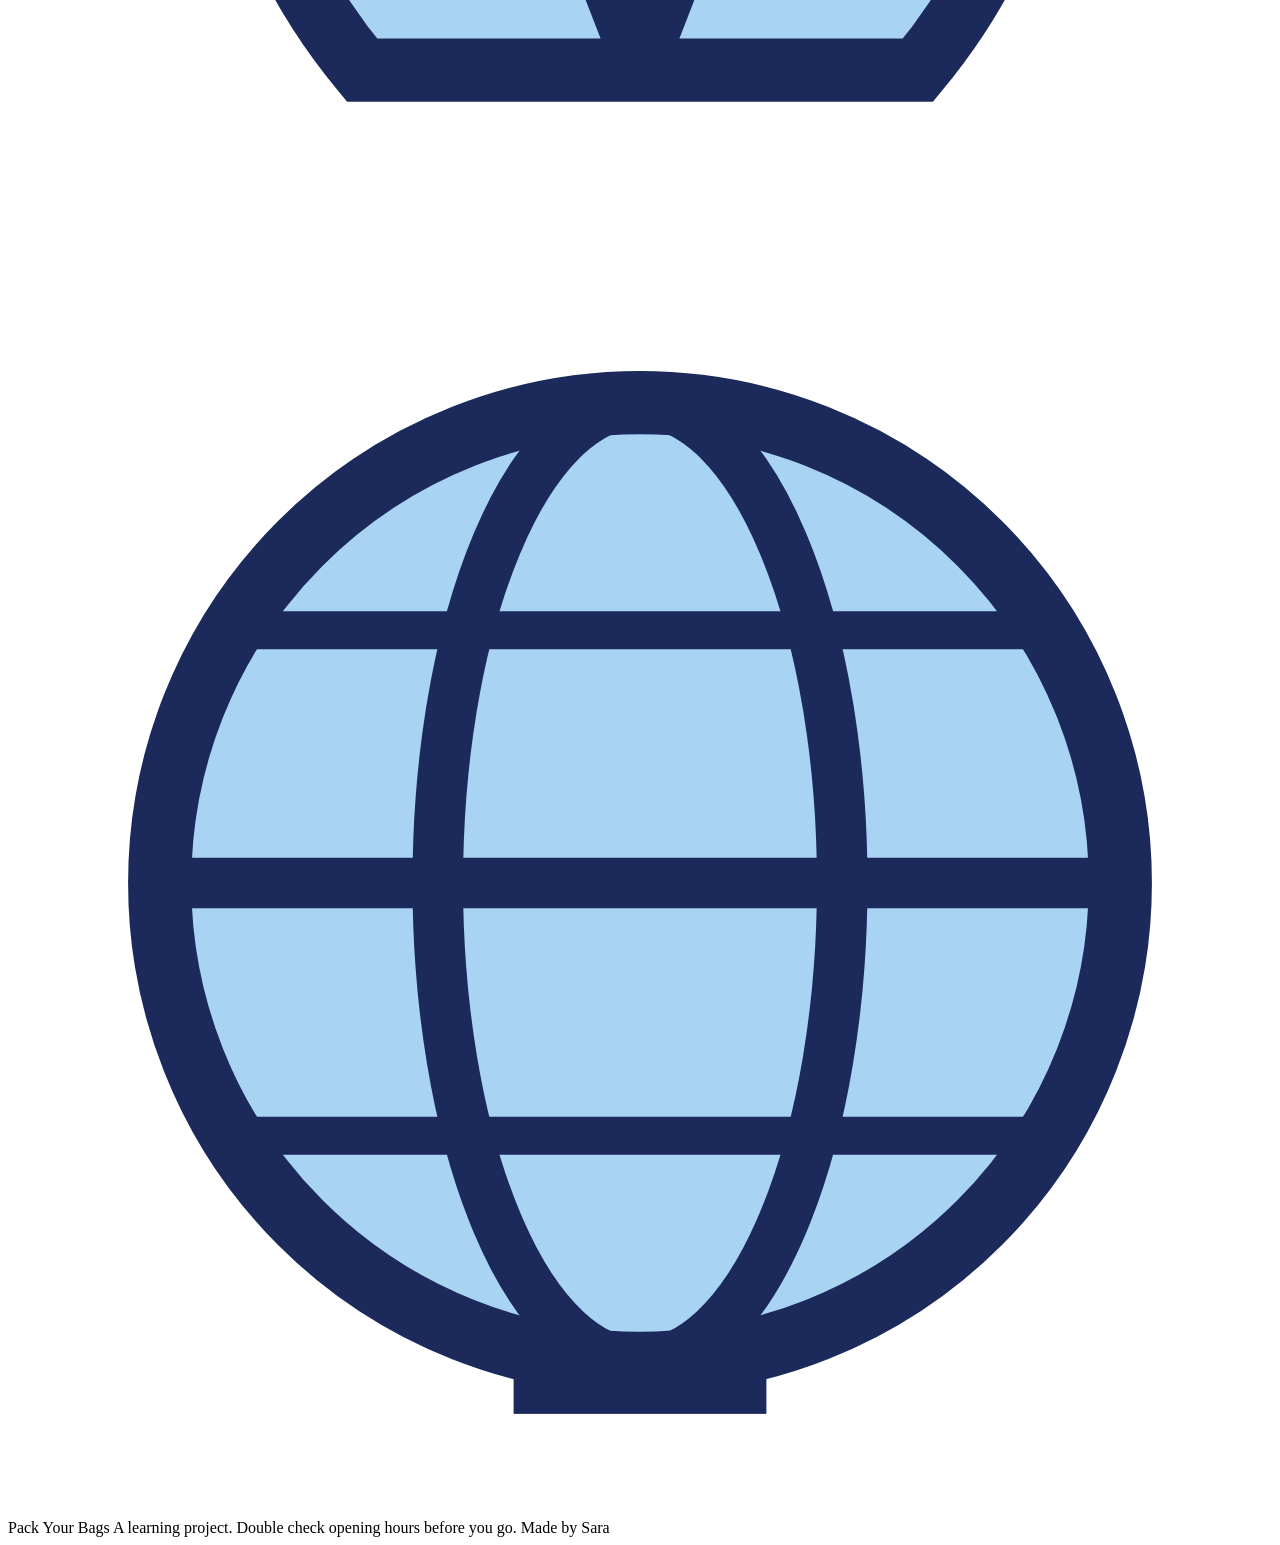
==== commit dc91ee6e: "remove the ticker" ====
--- a/src/main/resources/templates/index.html
+++ b/src/main/resources/templates/index.html
@@ -7,10 +7,6 @@
     <link rel="stylesheet" th:href="@{/css/style.css}">
 </head>
 <body>
-
-<div class="ticker" aria-hidden="true">
-    <div>ALWAYS SUNNY &nbsp;&bull;&nbsp; ALWAYS PACKED &nbsp;&bull;&nbsp; ALWAYS PLANNED &nbsp;&bull;&nbsp; ALWAYS SUNNY &nbsp;&bull;&nbsp; ALWAYS PACKED &nbsp;&bull;&nbsp; ALWAYS PLANNED &nbsp;&bull;&nbsp; ALWAYS SUNNY &nbsp;&bull;&nbsp; ALWAYS PACKED &nbsp;&bull;&nbsp; ALWAYS PLANNED &nbsp;&bull;&nbsp; ALWAYS SUNNY &nbsp;&bull;&nbsp; ALWAYS PACKED &nbsp;&bull;&nbsp; ALWAYS PLANNED &nbsp;&bull;&nbsp; ALWAYS SUNNY &nbsp;&bull;&nbsp; ALWAYS PACKED &nbsp;&bull;&nbsp; ALWAYS PLANNED &nbsp;&bull;&nbsp; ALWAYS SUNNY &nbsp;&bull;&nbsp; ALWAYS PACKED &nbsp;&bull;&nbsp; ALWAYS PLANNED &nbsp;&bull;&nbsp;</div>
-</div>
 
 <header class="topbar">
     <a class="logo" th:href="@{/}">Pack Your Bags</a>
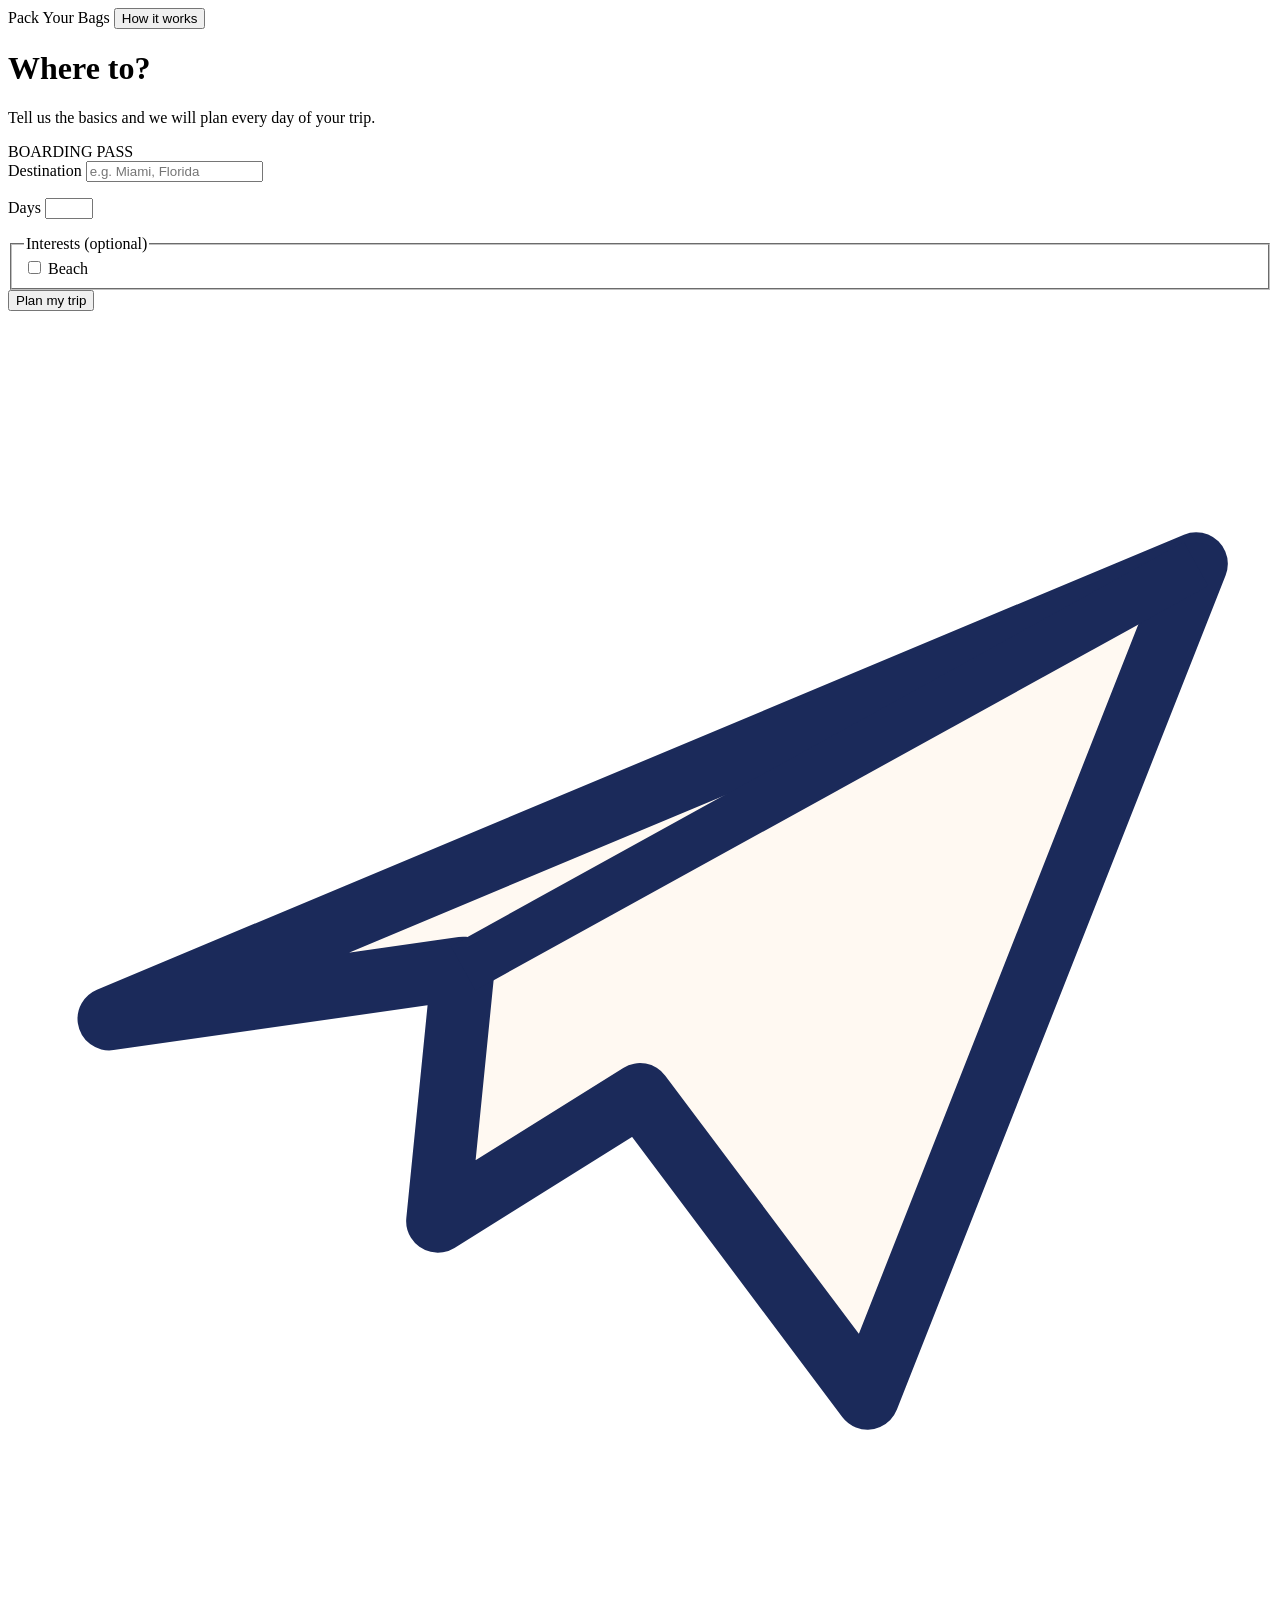
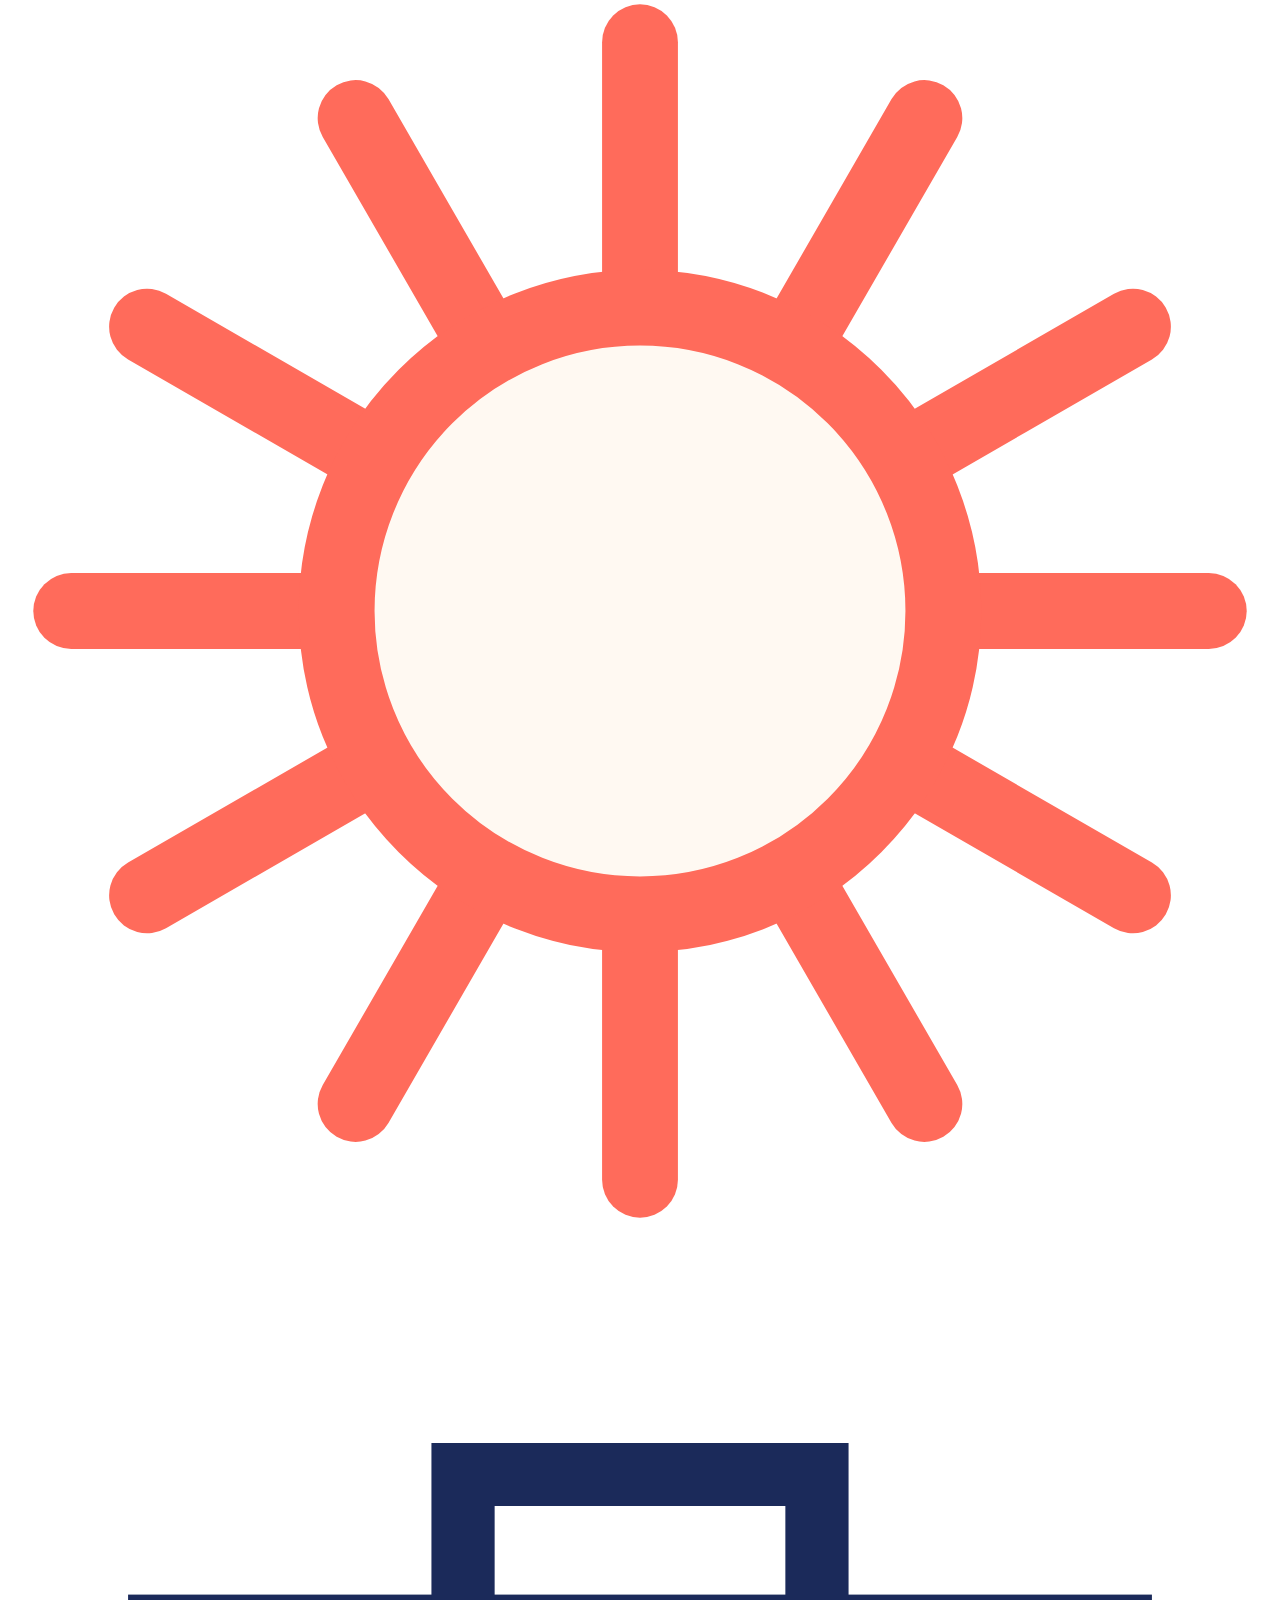
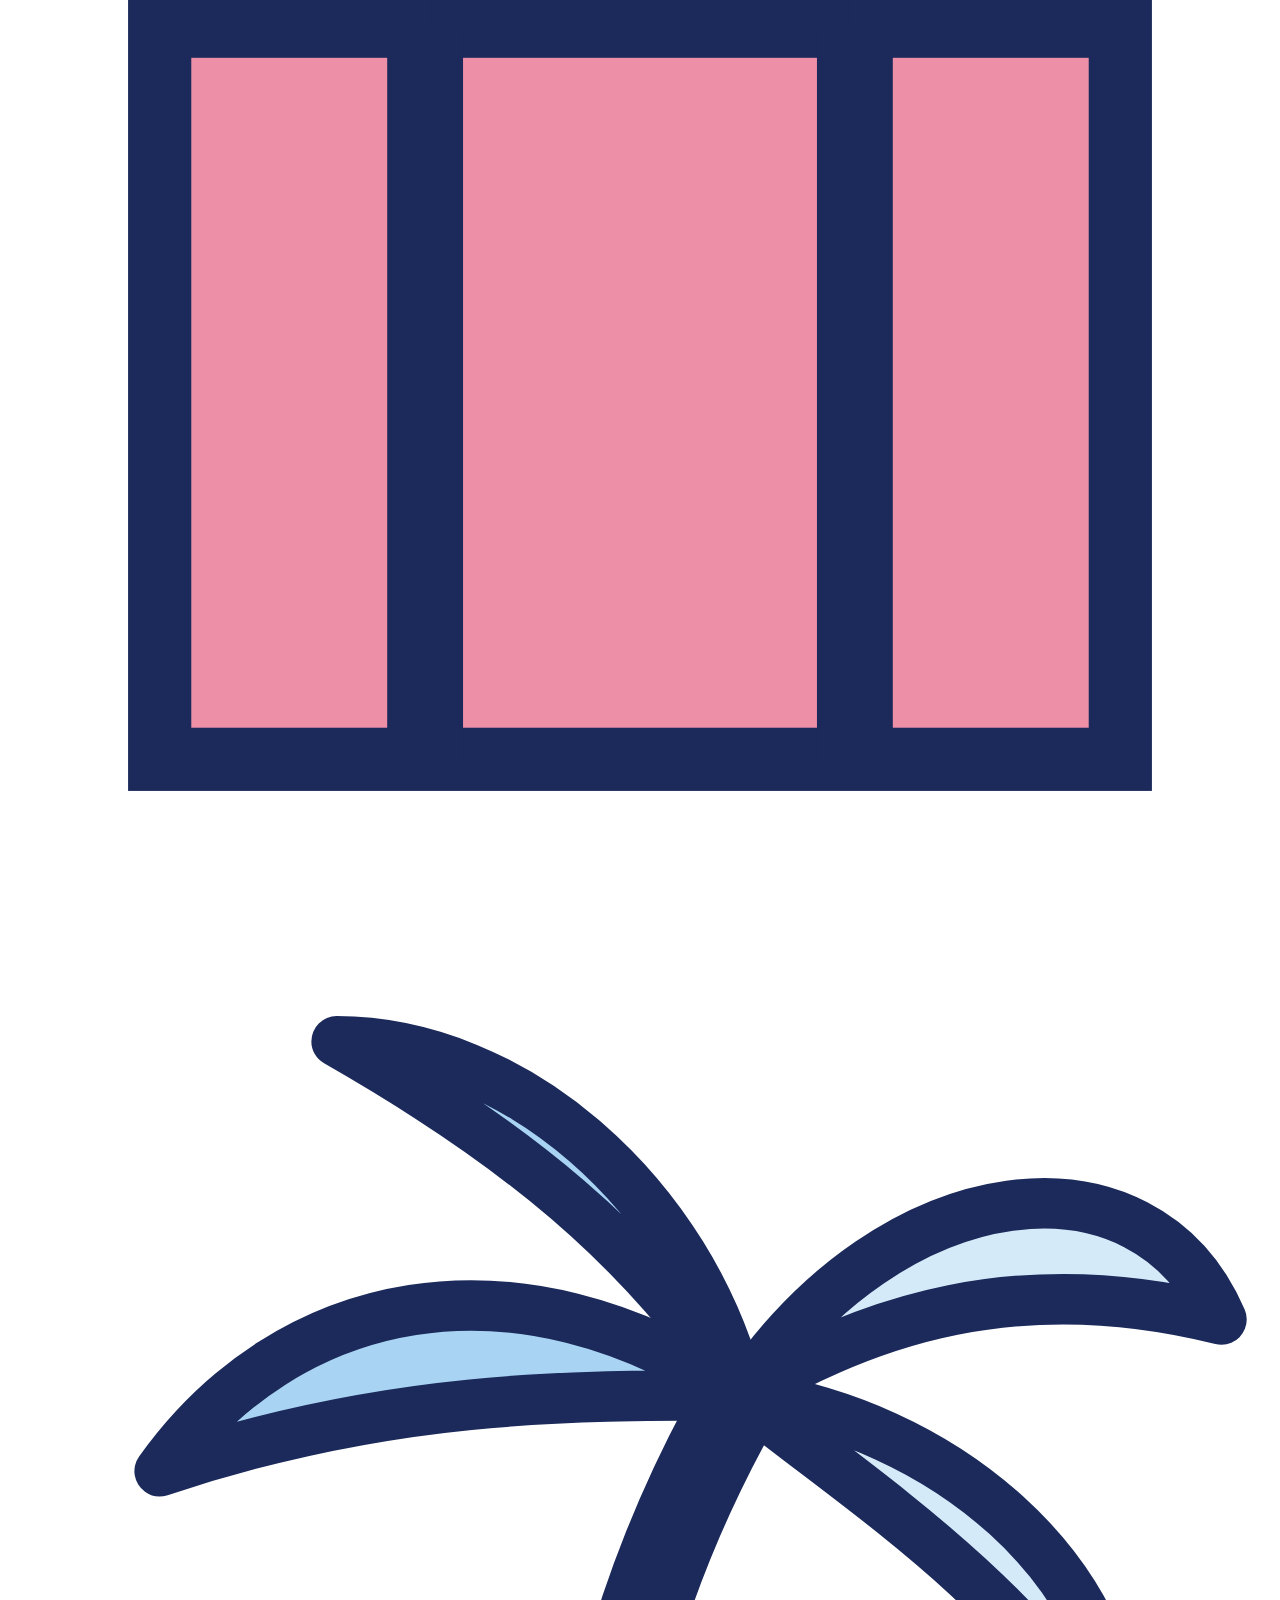
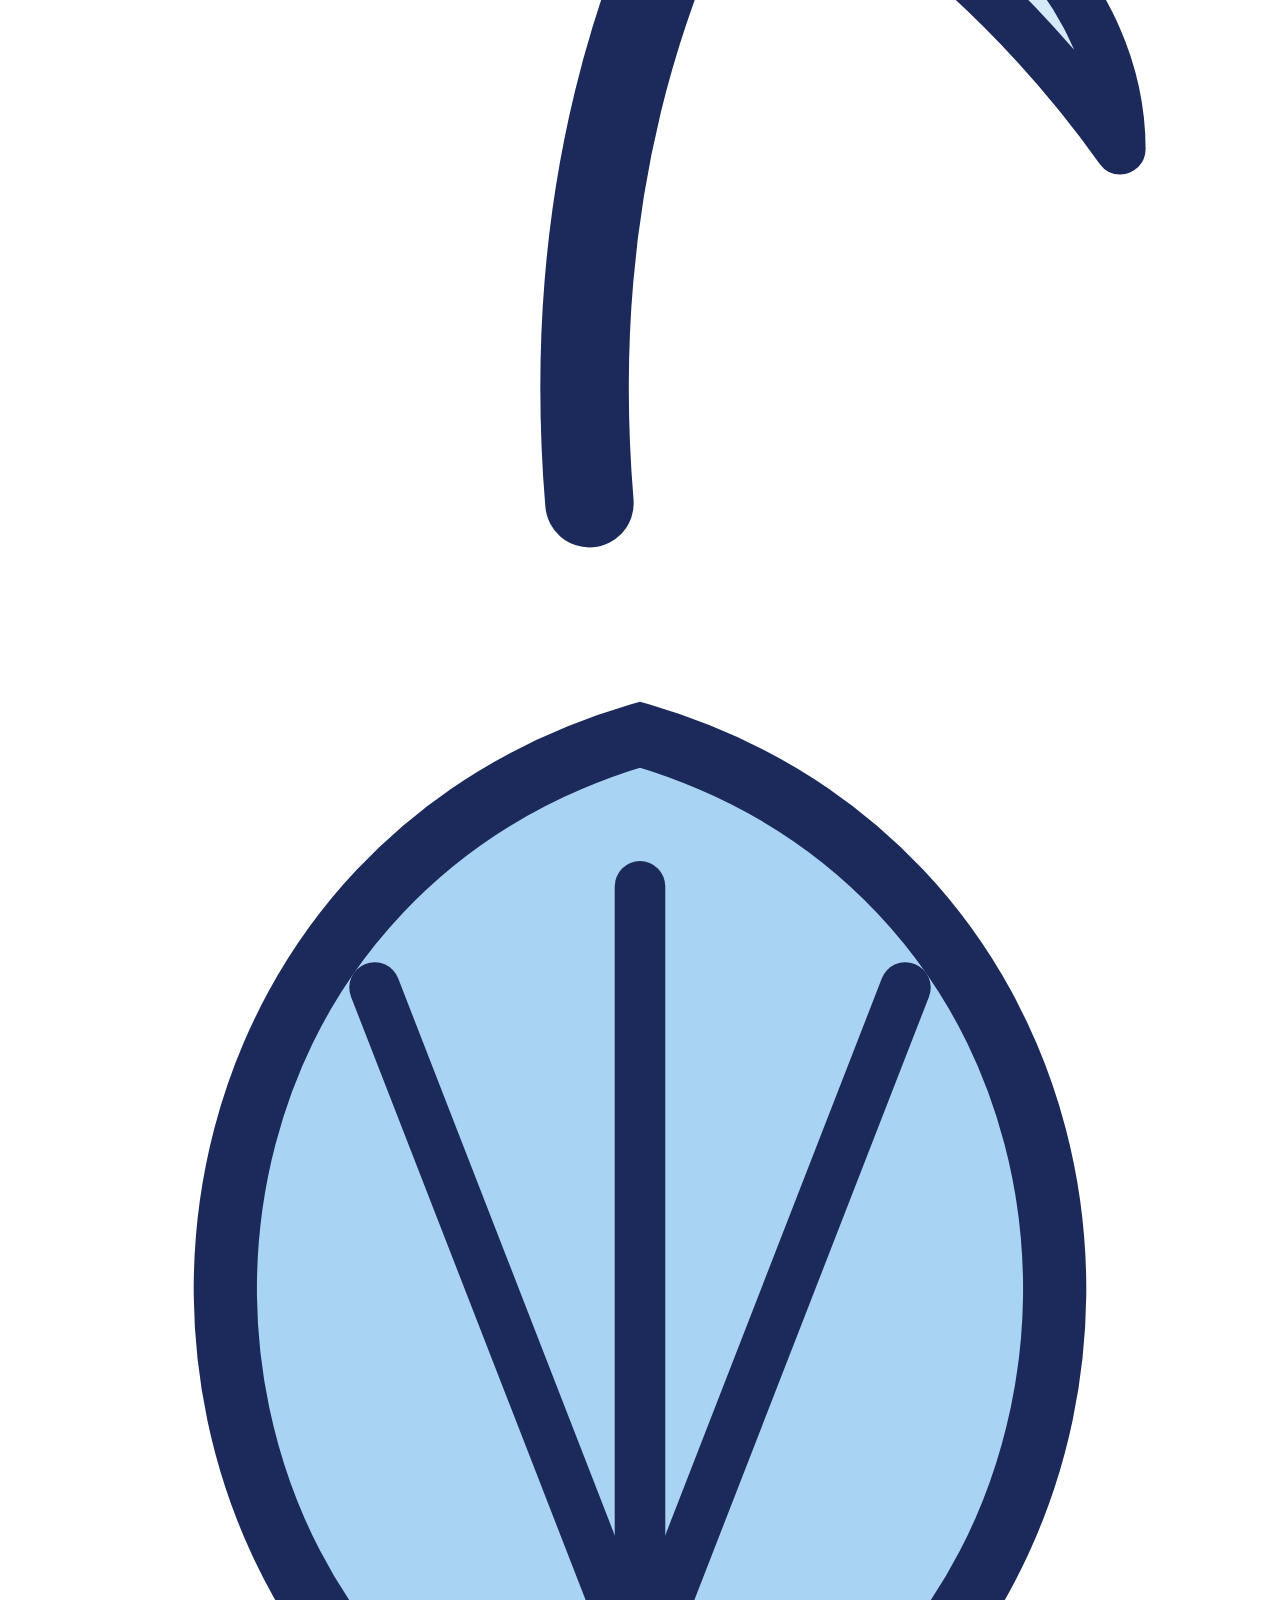
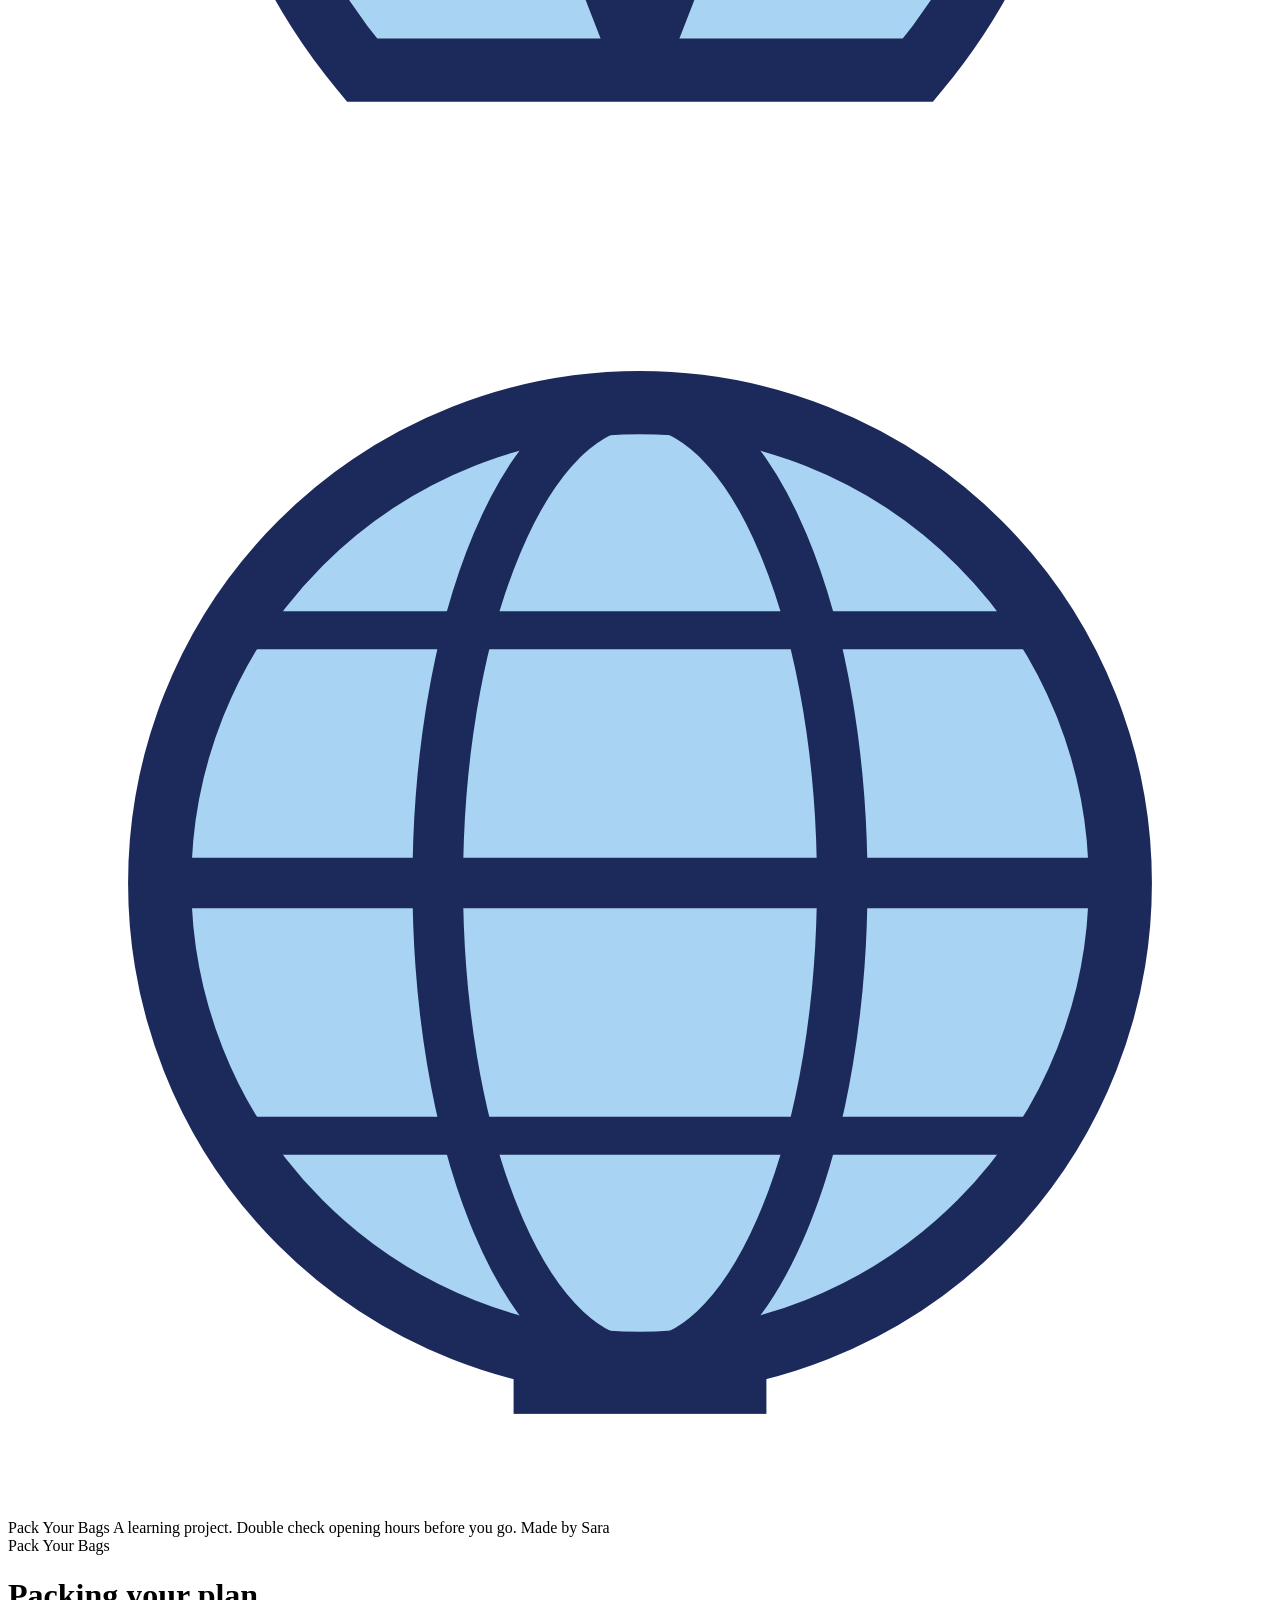
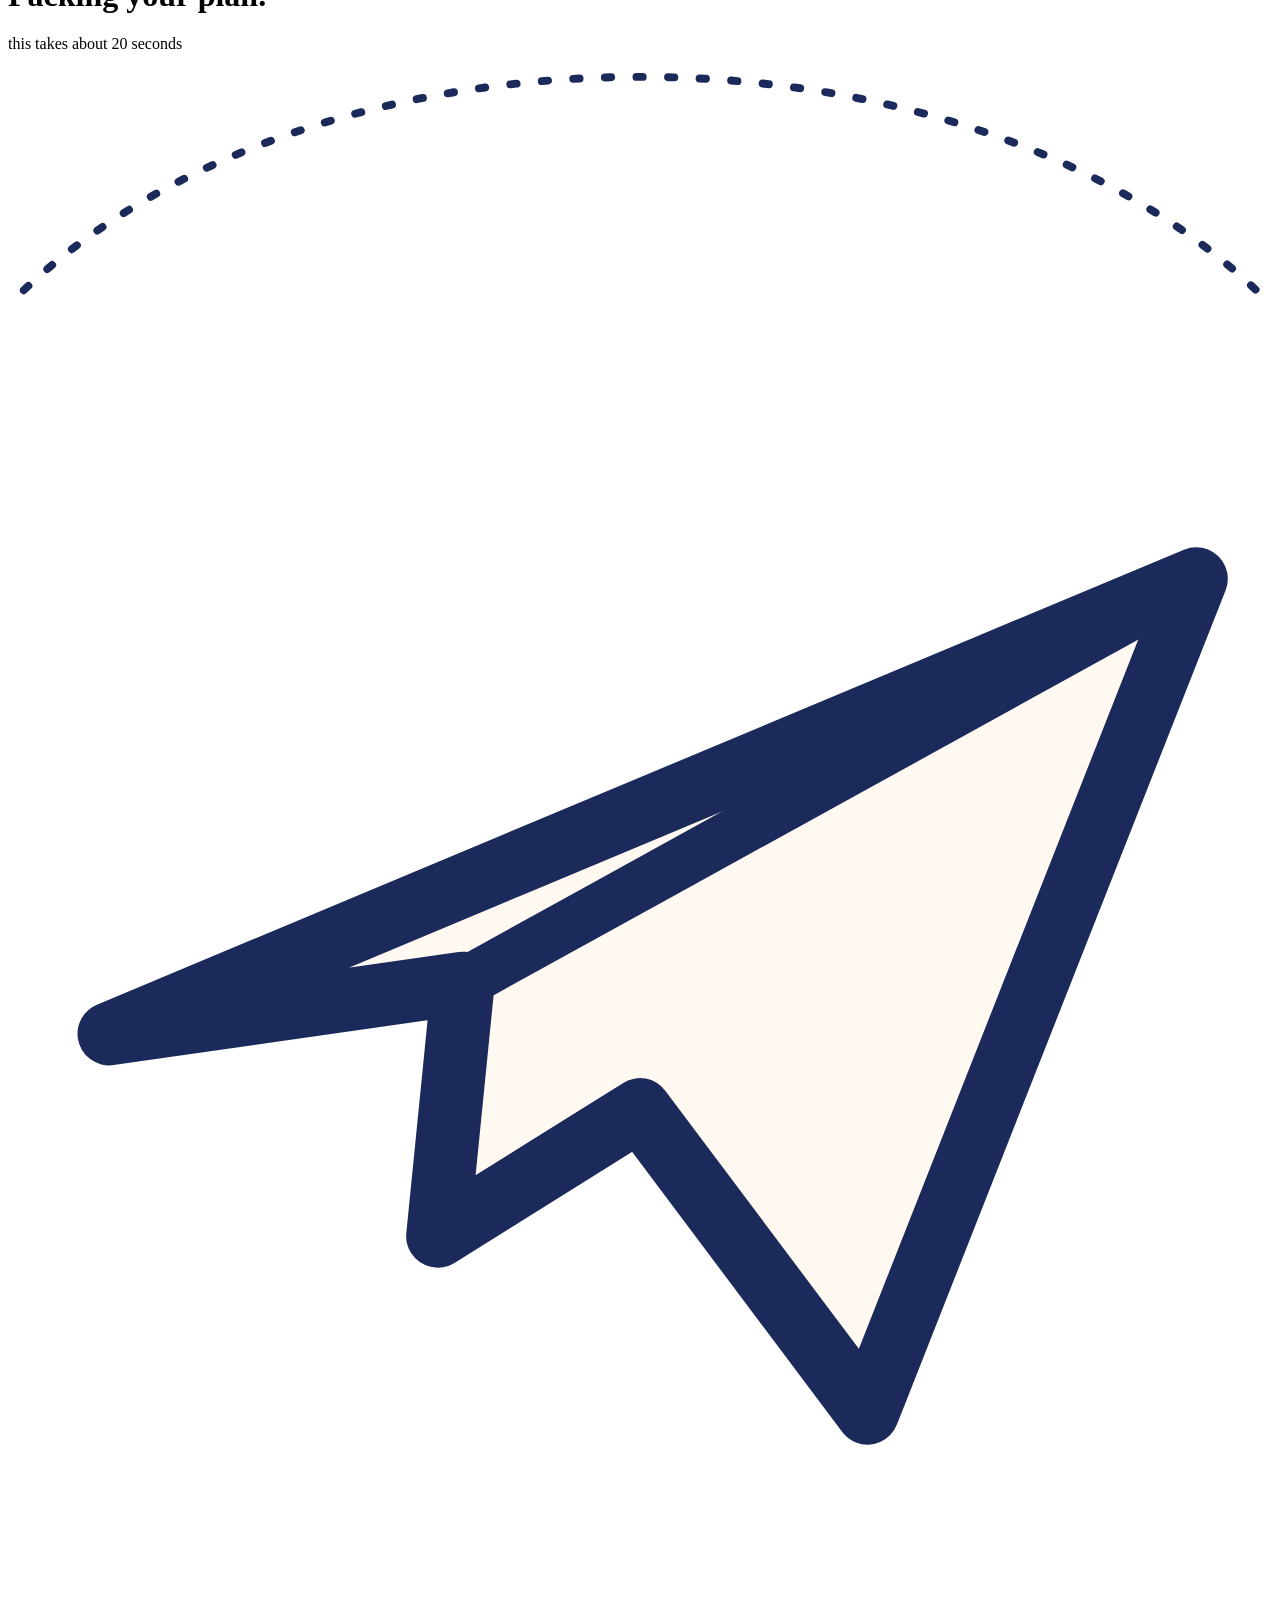
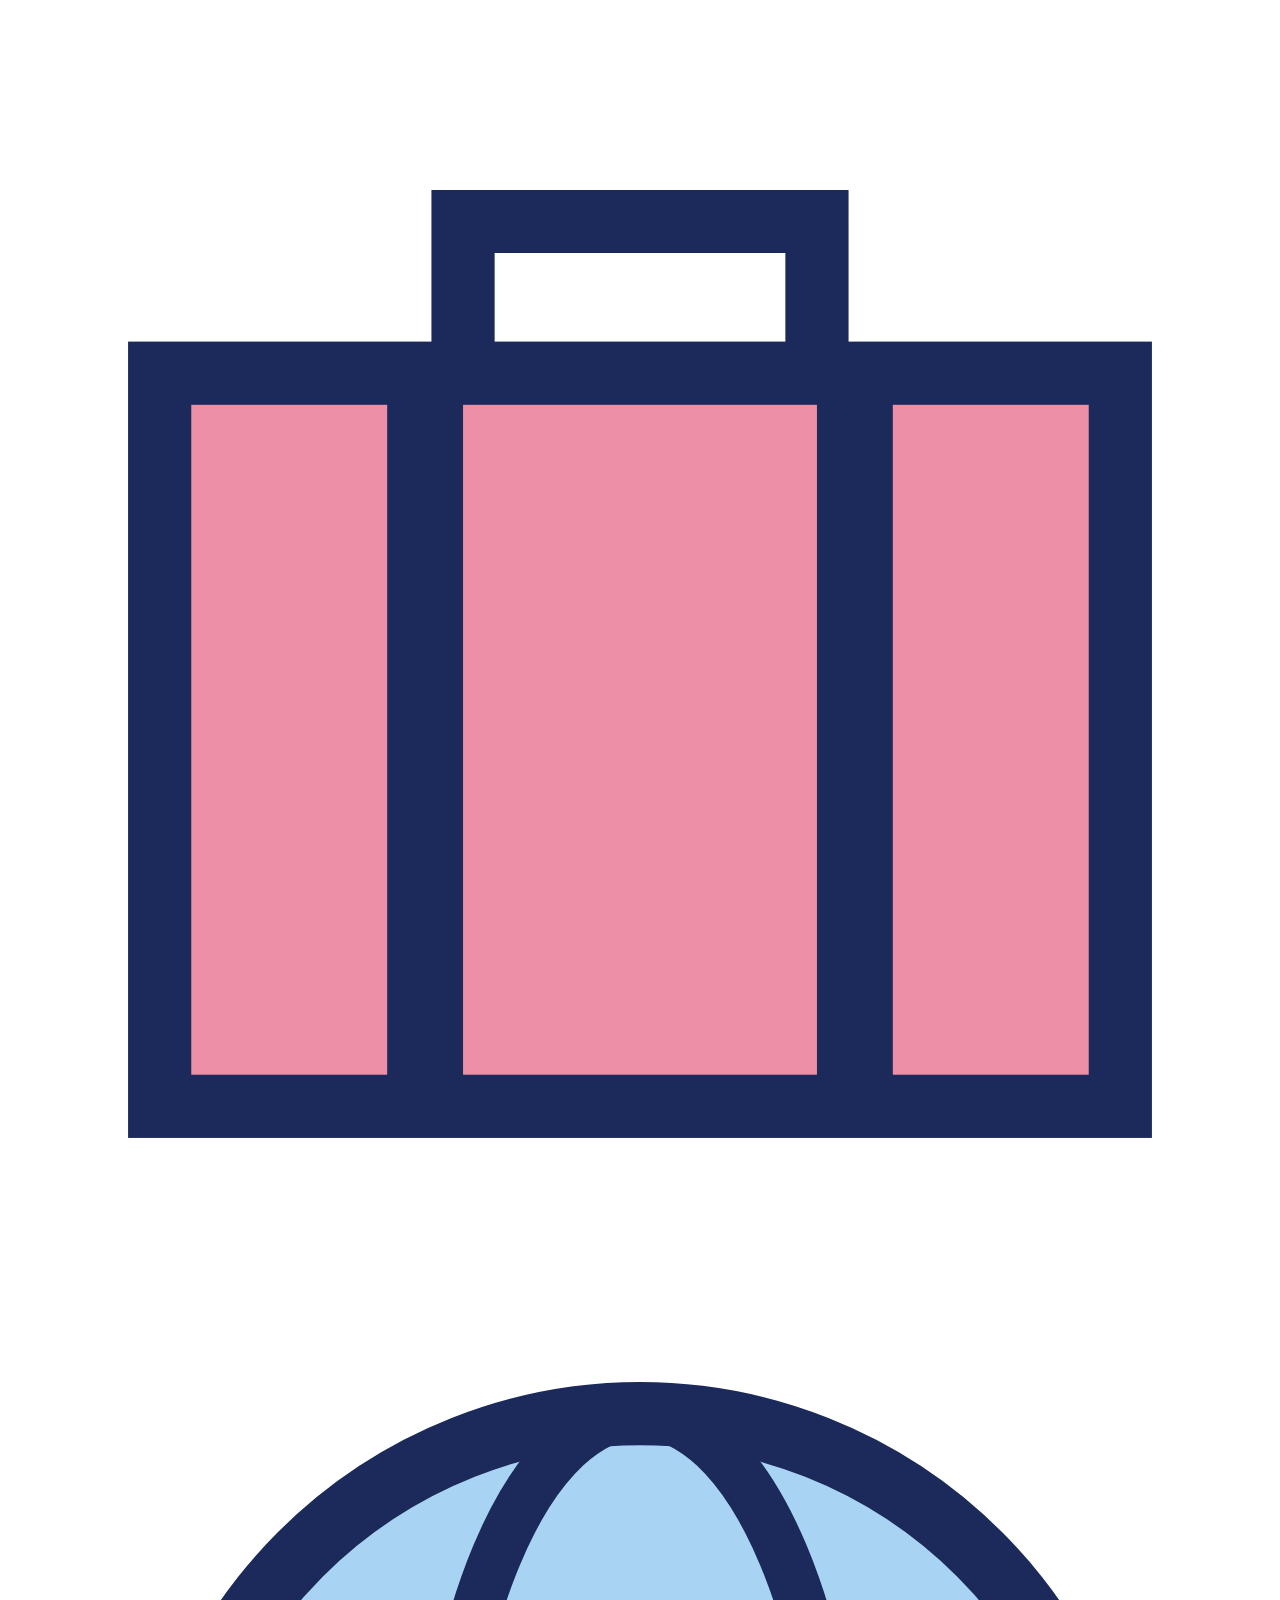
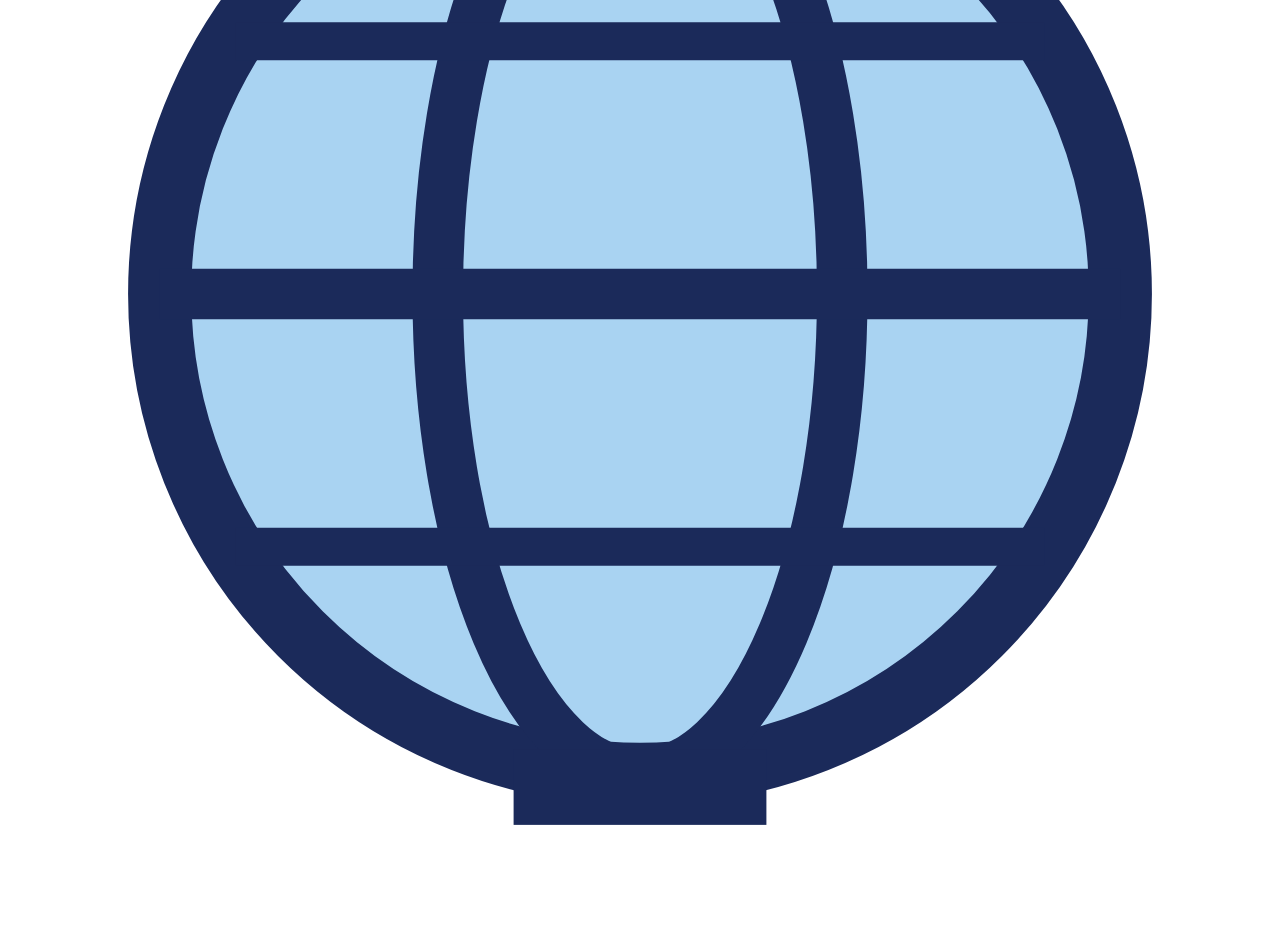
==== commit 1816b4b5: "Add loading screen styles" ====
--- a/src/main/resources/templates/index.html
+++ b/src/main/resources/templates/index.html
@@ -40,7 +40,7 @@
             <fieldset class="interests">
                 <legend class="label">Interests (optional)</legend>
                 <div class="bubbles">
-                    <label class="bubble" th:each="name : ${ {'Beach','Nightlife','Food','Adventure','Culture','Shopping','Nature'} }">
+                    <label class="bubble" th:each="name : ${ {'Beach','Nightlife','Food','Adventure','Culture','Shopping','Nature','Museums','History','Art','Hiking','Photography','Coffee','Live music','Markets','Wellness','Wildlife','Architecture','Romantic','Family','Hidden gems'} }">
                         <input type="checkbox" name="interests" th:value="${name}"
                                th:checked="${interests != null and #strings.contains(interests, name)}" />
                         <span th:text="${name}">Beach</span>
@@ -94,10 +94,56 @@
     </ol>
 </dialog>
 
+<div class="loading" id="loading" role="status" aria-live="polite">
+    <div class="loading-top">
+        <span class="logo">Pack Your Bags</span>
+    </div>
+
+    <div class="loading-head">
+        <h1>Packing your <span class="coral">plan.</span></h1>
+        <p class="script loading-note">this takes about 20 seconds</p>
+    </div>
+
+    <div class="loading-art" aria-hidden="true">
+        <svg class="loading-path" viewBox="0 0 800 160"><path d="M10 140 C200 -40 600 -40 790 140" fill="none" stroke="#1B2A5A" stroke-width="5" stroke-dasharray="4 16" stroke-linecap="round"/></svg>
+        <div class="stk stk-l-plane"><svg viewBox="0 0 100 100"><path d="M8 56 L94 20 L68 86 L50 62 L34 72 L36 52Z" fill="#FFF9F2" stroke="#1B2A5A" stroke-width="5" stroke-linejoin="round"/><path d="M36 52 L94 20" stroke="#1B2A5A" stroke-width="4"/></svg></div>
+        <div class="stk stk-l-case"><svg viewBox="0 0 100 100"><rect x="12" y="30" width="76" height="58" fill="#EE8FA8" stroke="#1B2A5A" stroke-width="5"/><path d="M36 30 V18 H64 V30" fill="none" stroke="#1B2A5A" stroke-width="5"/><rect x="30" y="30" width="6" height="58" fill="#1B2A5A"/><rect x="64" y="30" width="6" height="58" fill="#1B2A5A"/></svg></div>
+        <div class="stk stk-l-globe"><svg viewBox="0 0 100 100"><circle cx="50" cy="50" r="38" fill="#A9D3F2" stroke="#1B2A5A" stroke-width="5"/><ellipse cx="50" cy="50" rx="16" ry="38" fill="none" stroke="#1B2A5A" stroke-width="4"/><line x1="12" y1="50" x2="88" y2="50" stroke="#1B2A5A" stroke-width="4"/><path d="M18 30 H82 M18 70 H82" stroke="#1B2A5A" stroke-width="3" fill="none"/><rect x="40" y="86" width="20" height="6" fill="#1B2A5A"/></svg></div>
+    </div>
+
+    <div class="skeleton" aria-hidden="true">
+        <div class="skeleton-bar"></div>
+        <div class="skeleton-grid">
+            <div></div>
+            <div></div>
+            <div></div>
+            <div></div>
+            <div></div>
+            <div></div>
+        </div>
+    </div>
+</div>
+
 <script>
     const dialog = document.getElementById('how-dialog');
     document.getElementById('open-how').addEventListener('click', () => dialog.showModal());
     document.getElementById('close-how').addEventListener('click', () => dialog.close());
+
+    const form = document.getElementById('trip-form');
+    const planButton = document.getElementById('plan-btn');
+    const loading = document.getElementById('loading');
+
+    form.addEventListener('submit', () => {
+        planButton.disabled = true;
+        loading.classList.add('show');
+    });
+
+    window.addEventListener('pageshow', (event) => {
+        if (event.persisted) {
+            planButton.disabled = false;
+            loading.classList.remove('show');
+        }
+    });
 </script>
 
 </body>
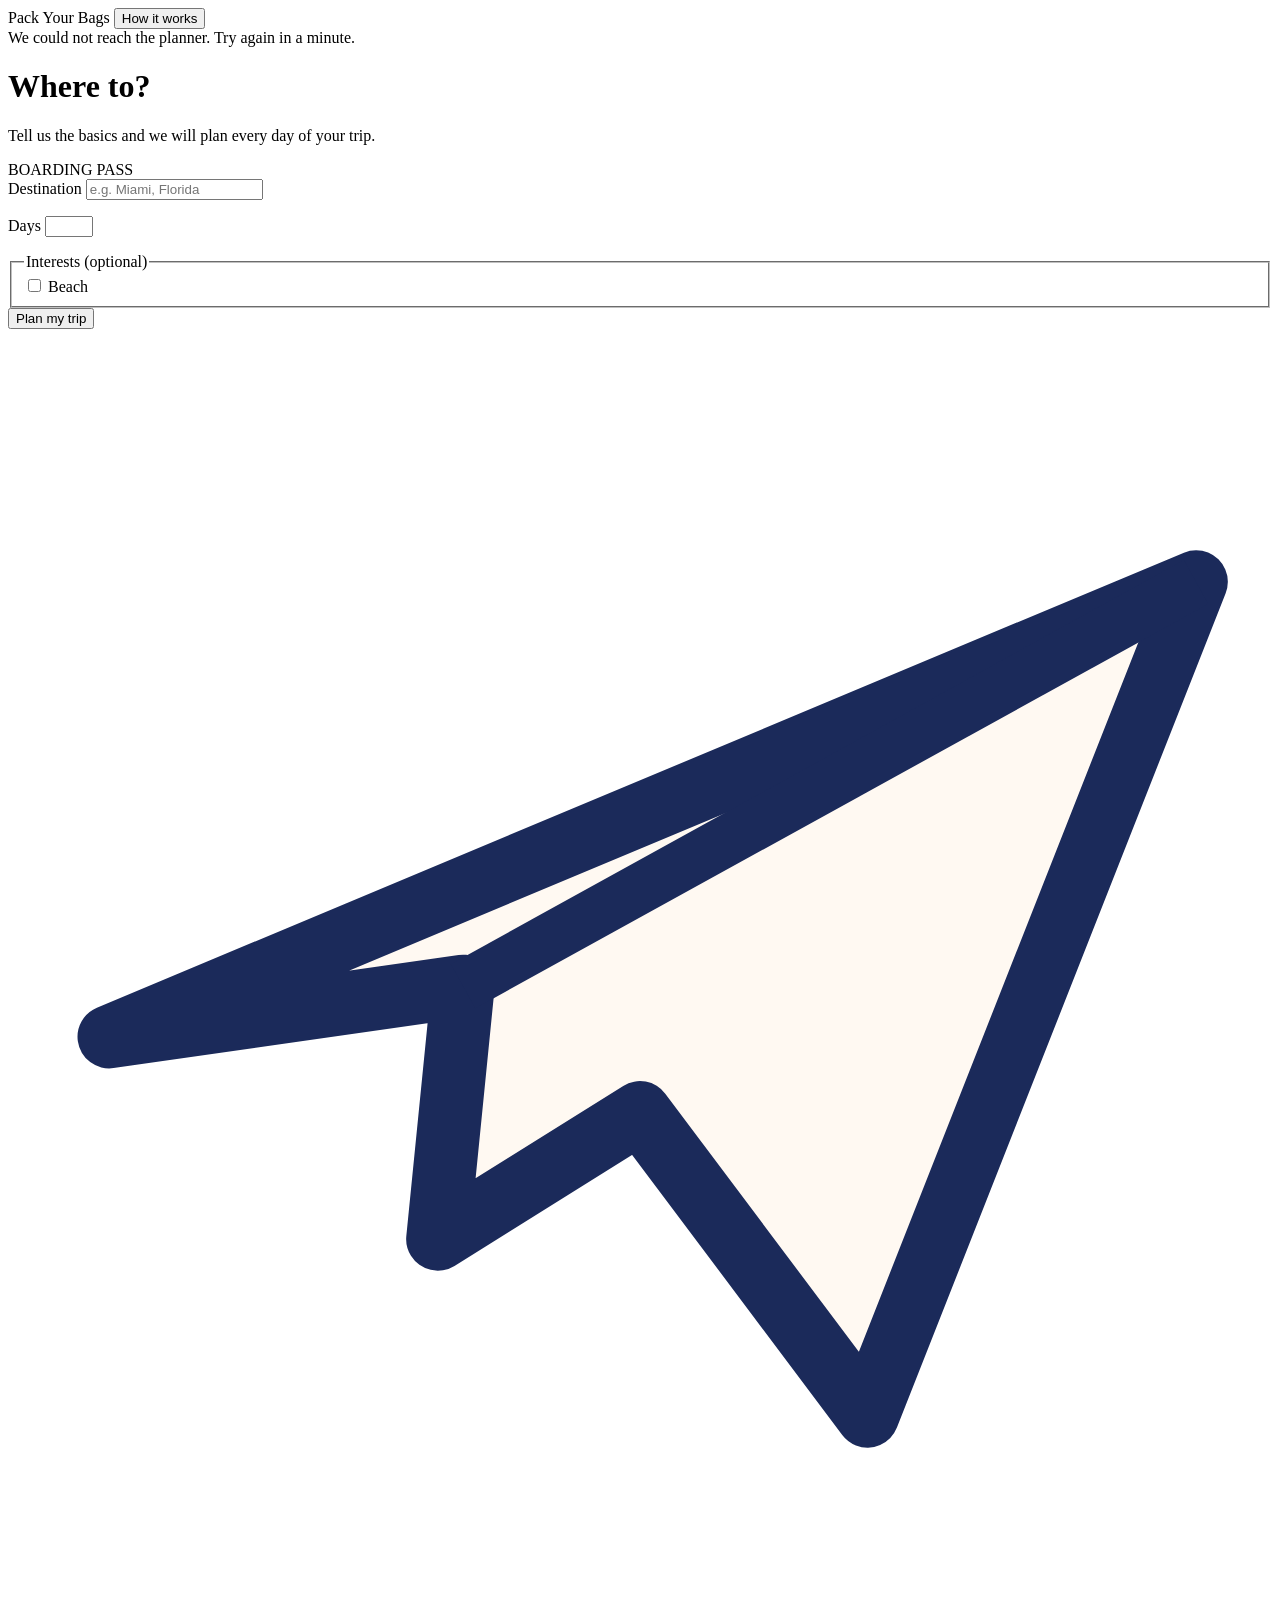
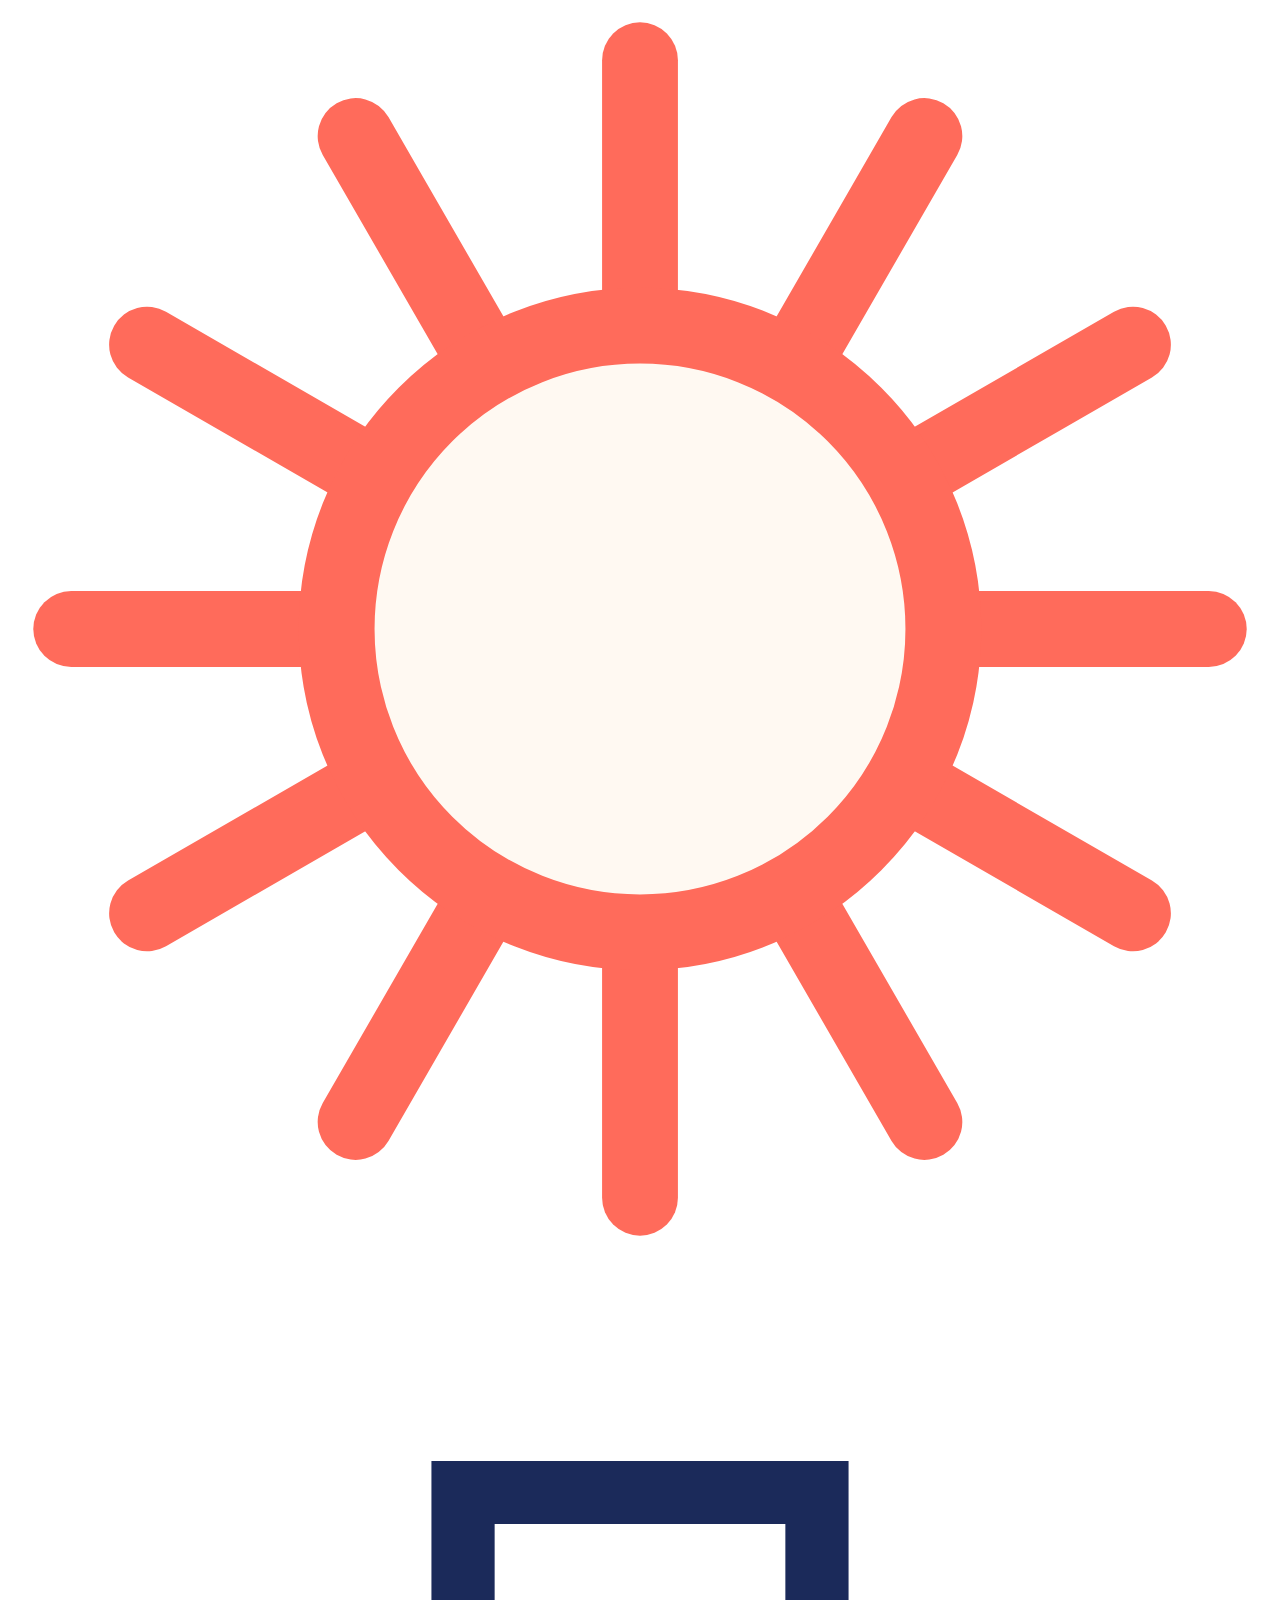
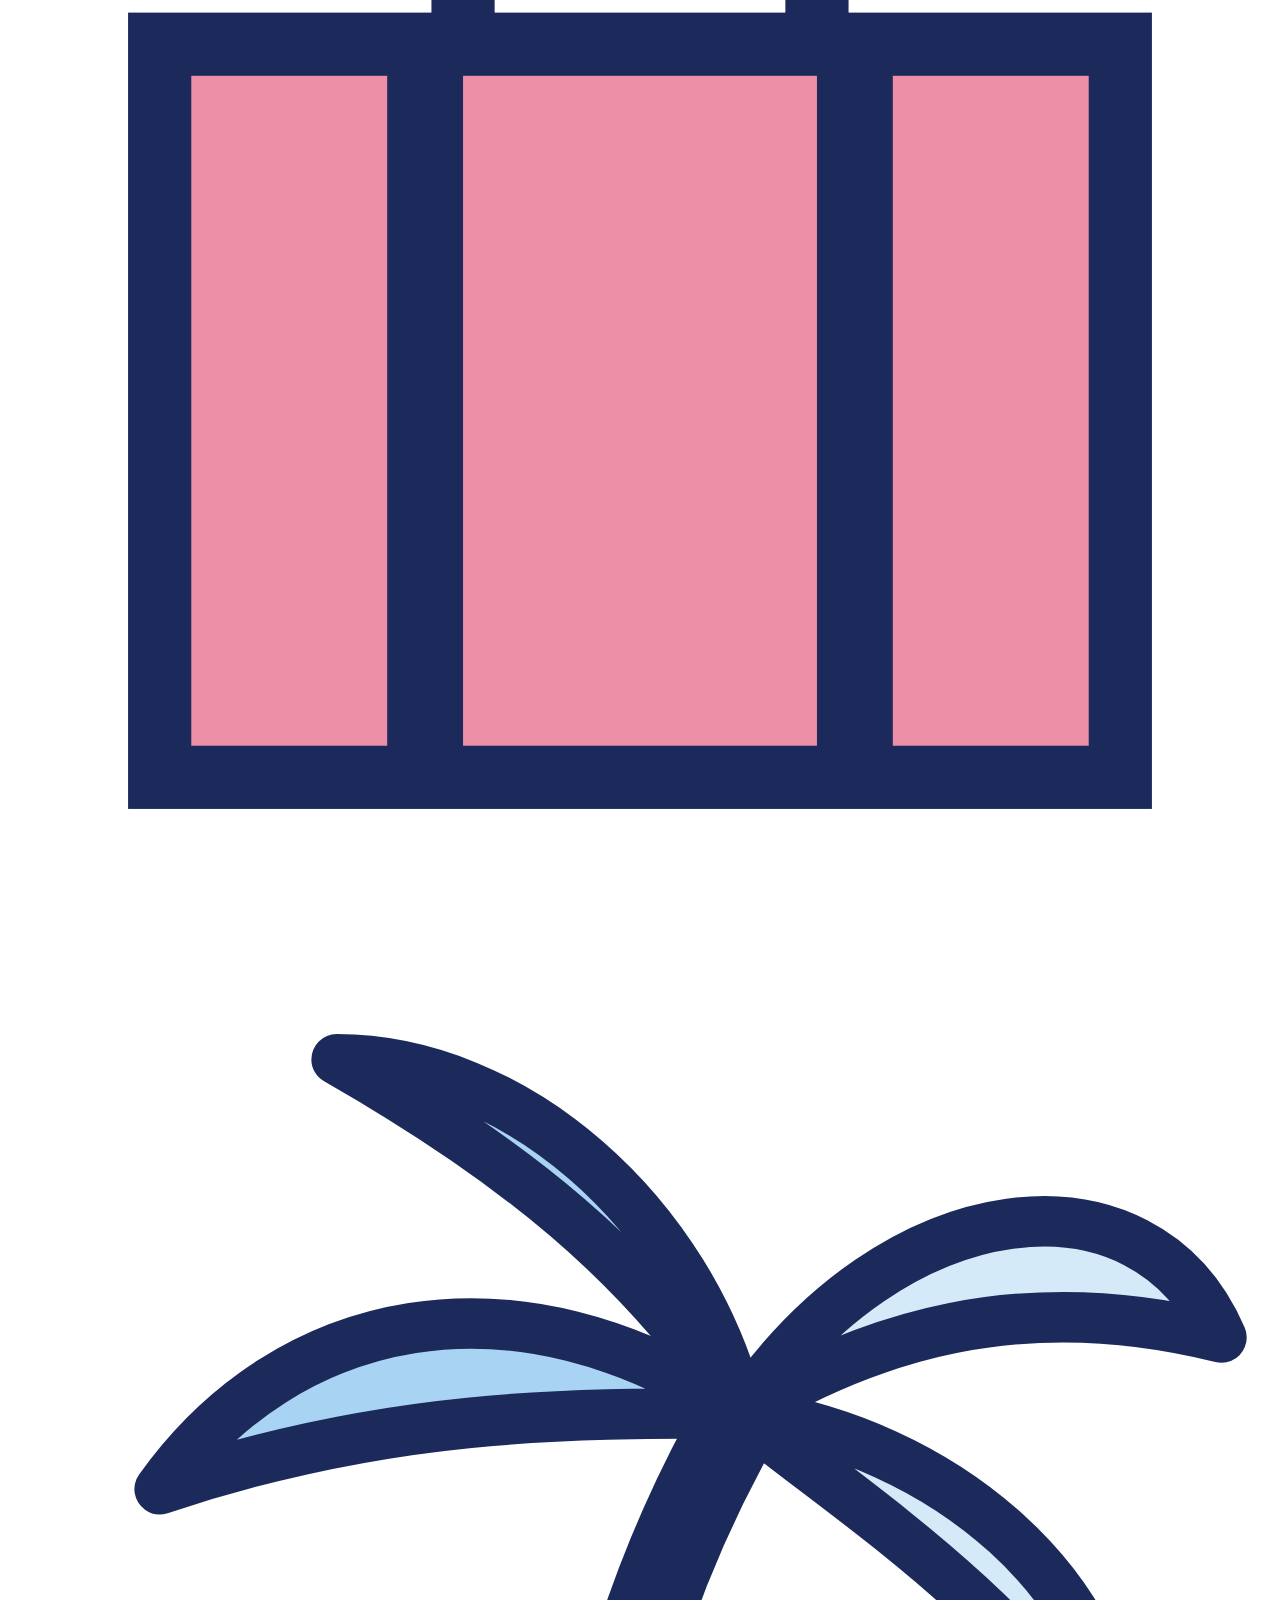
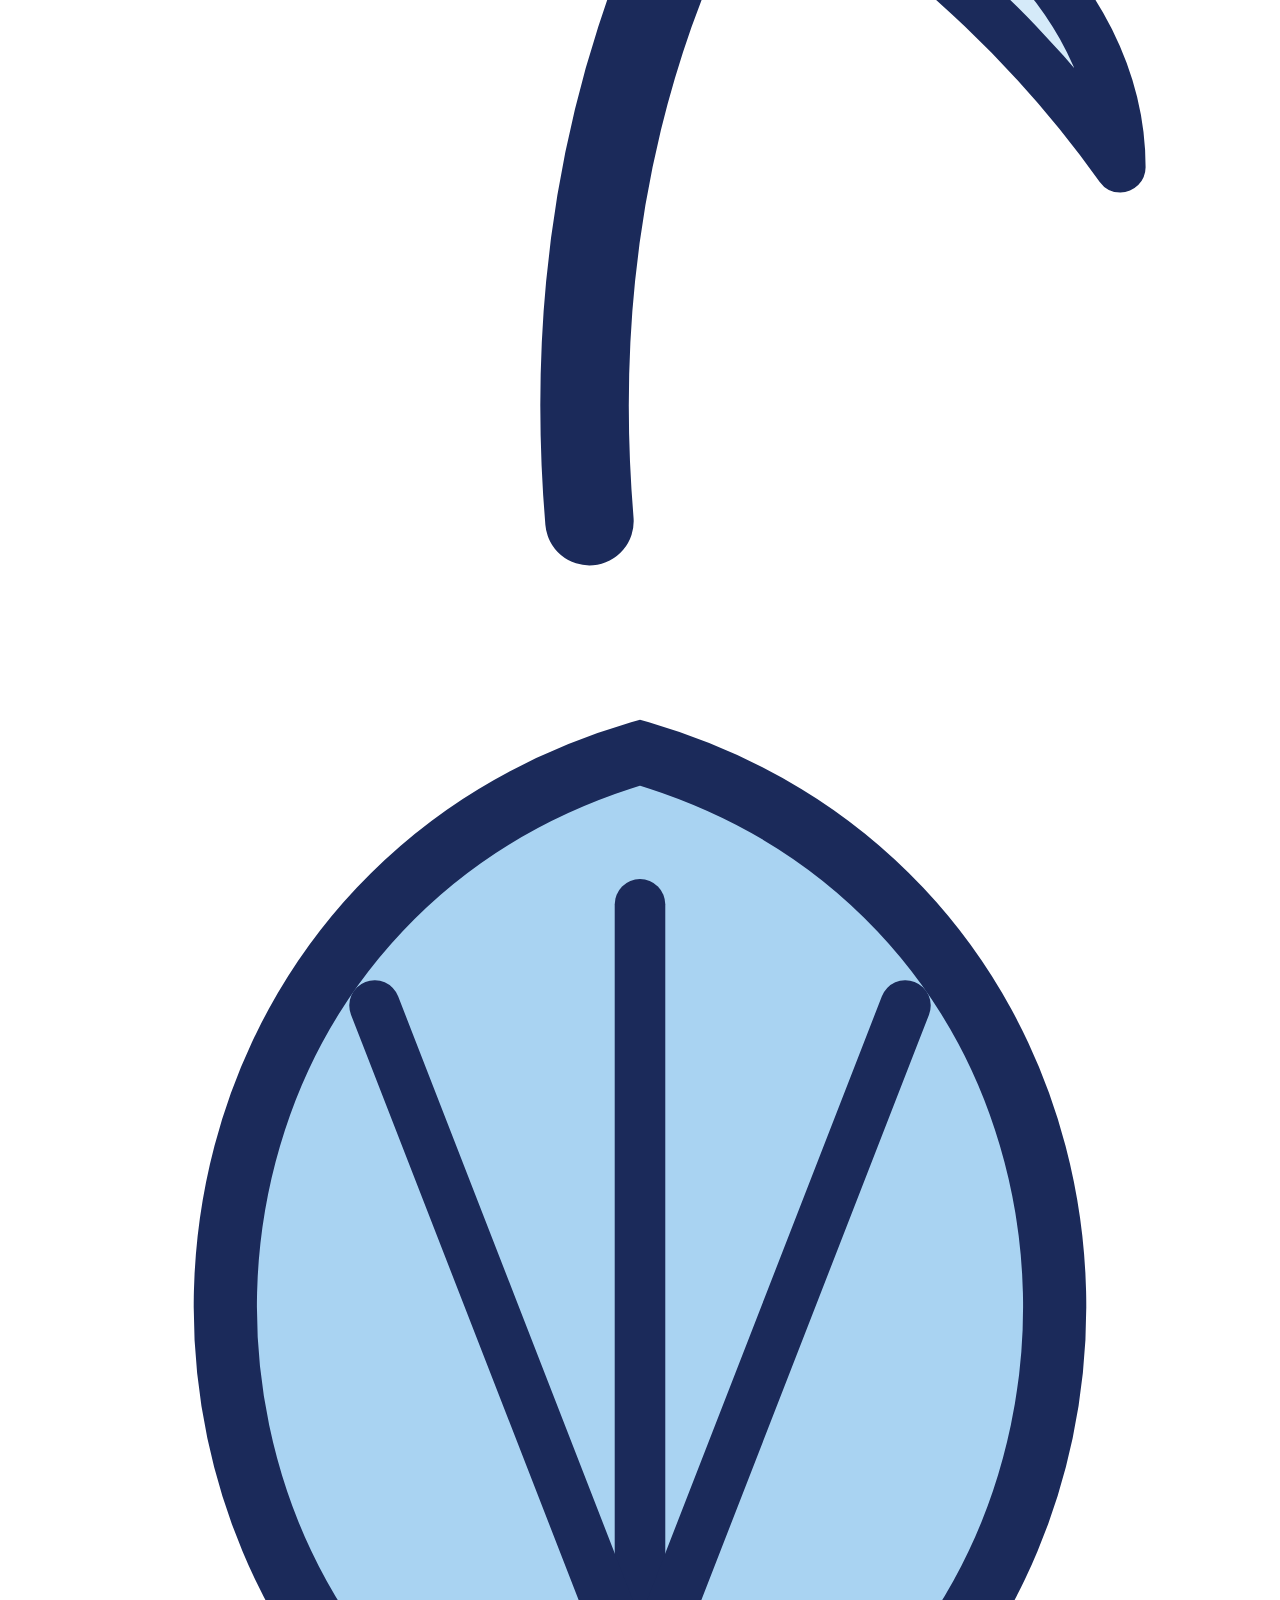
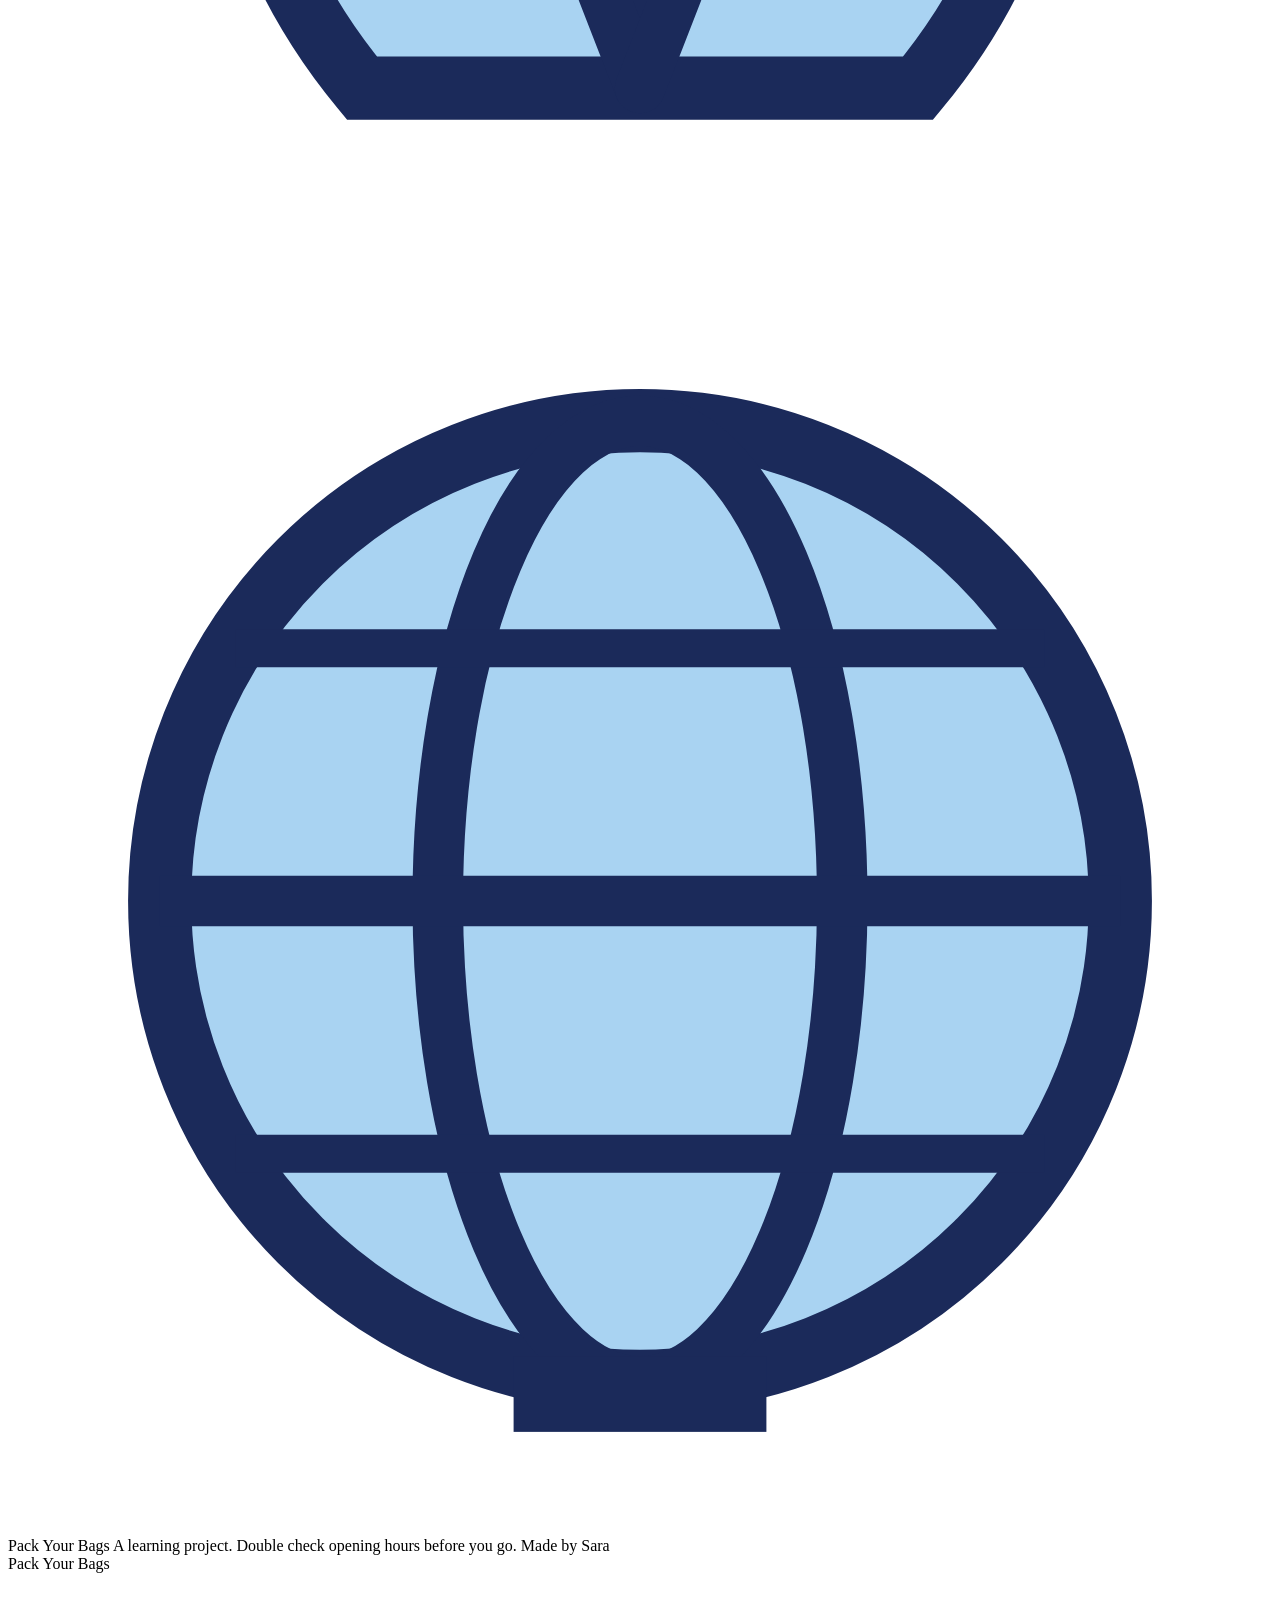
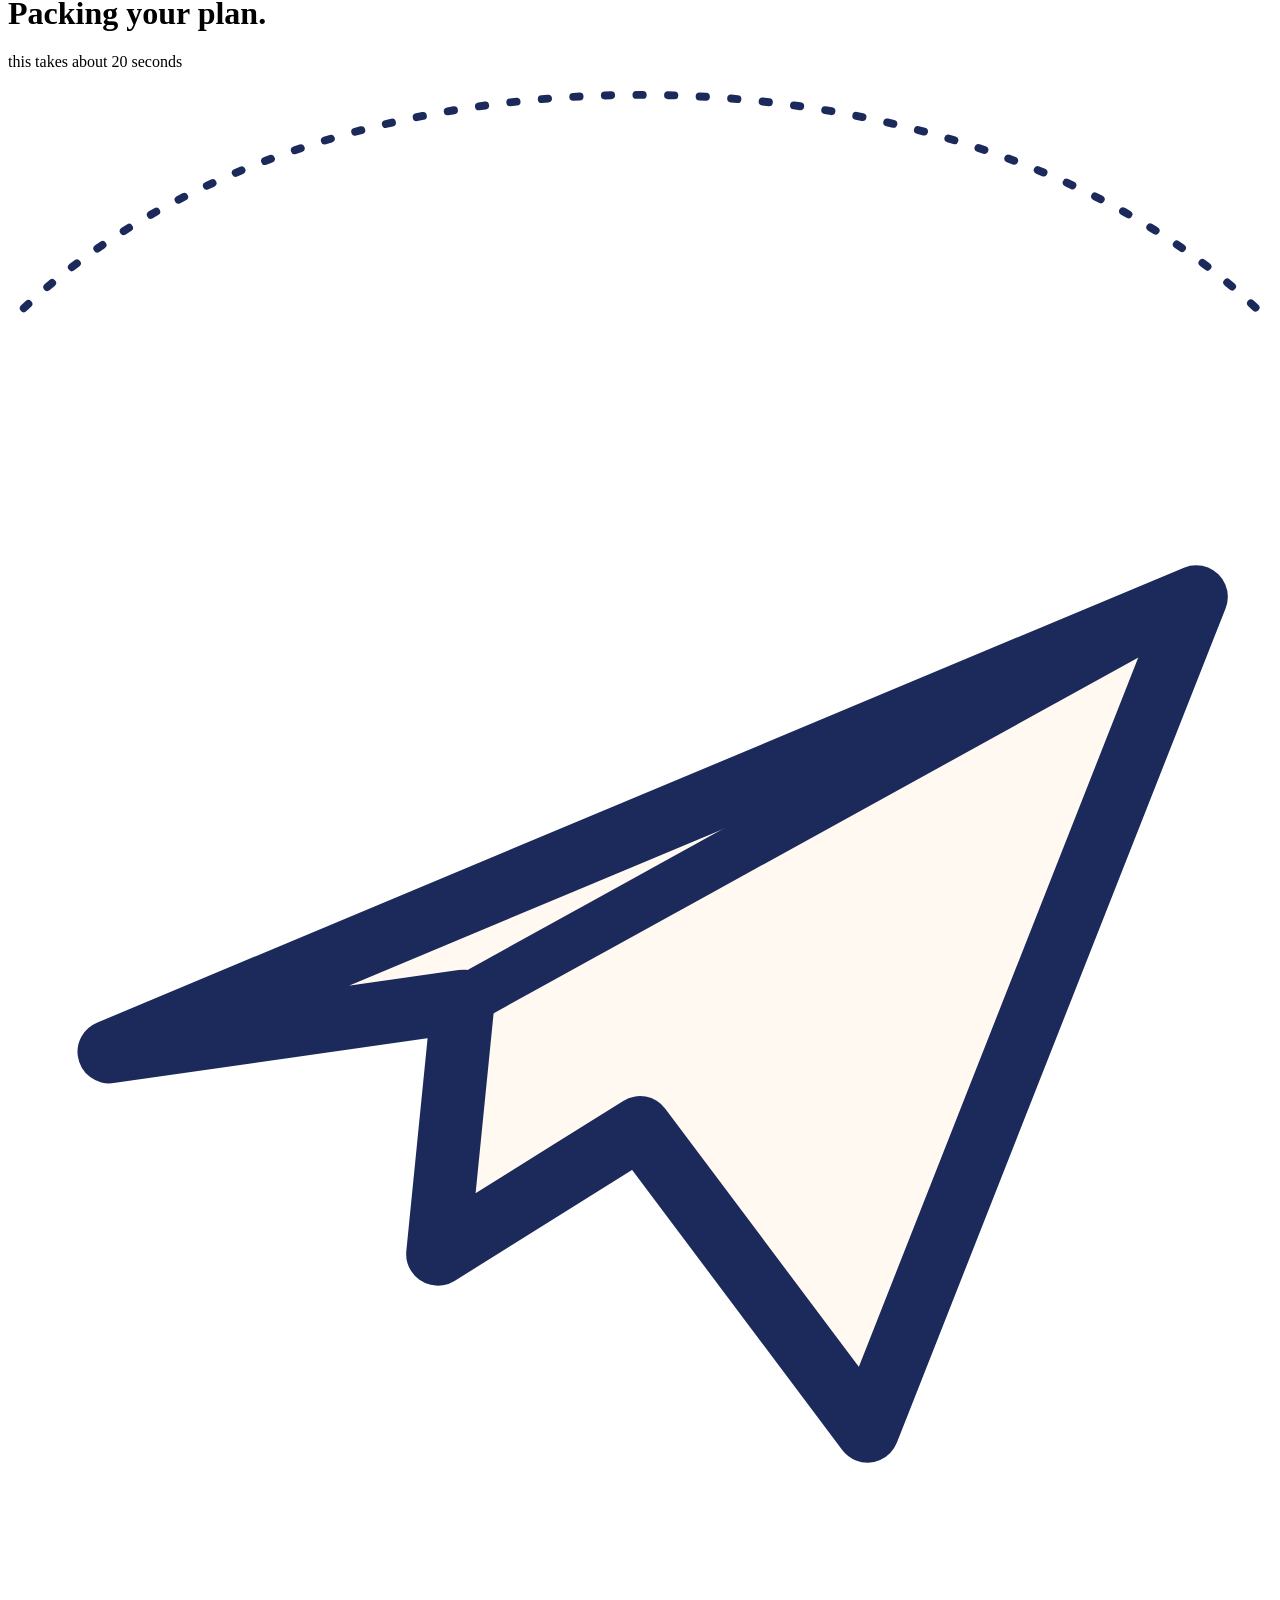
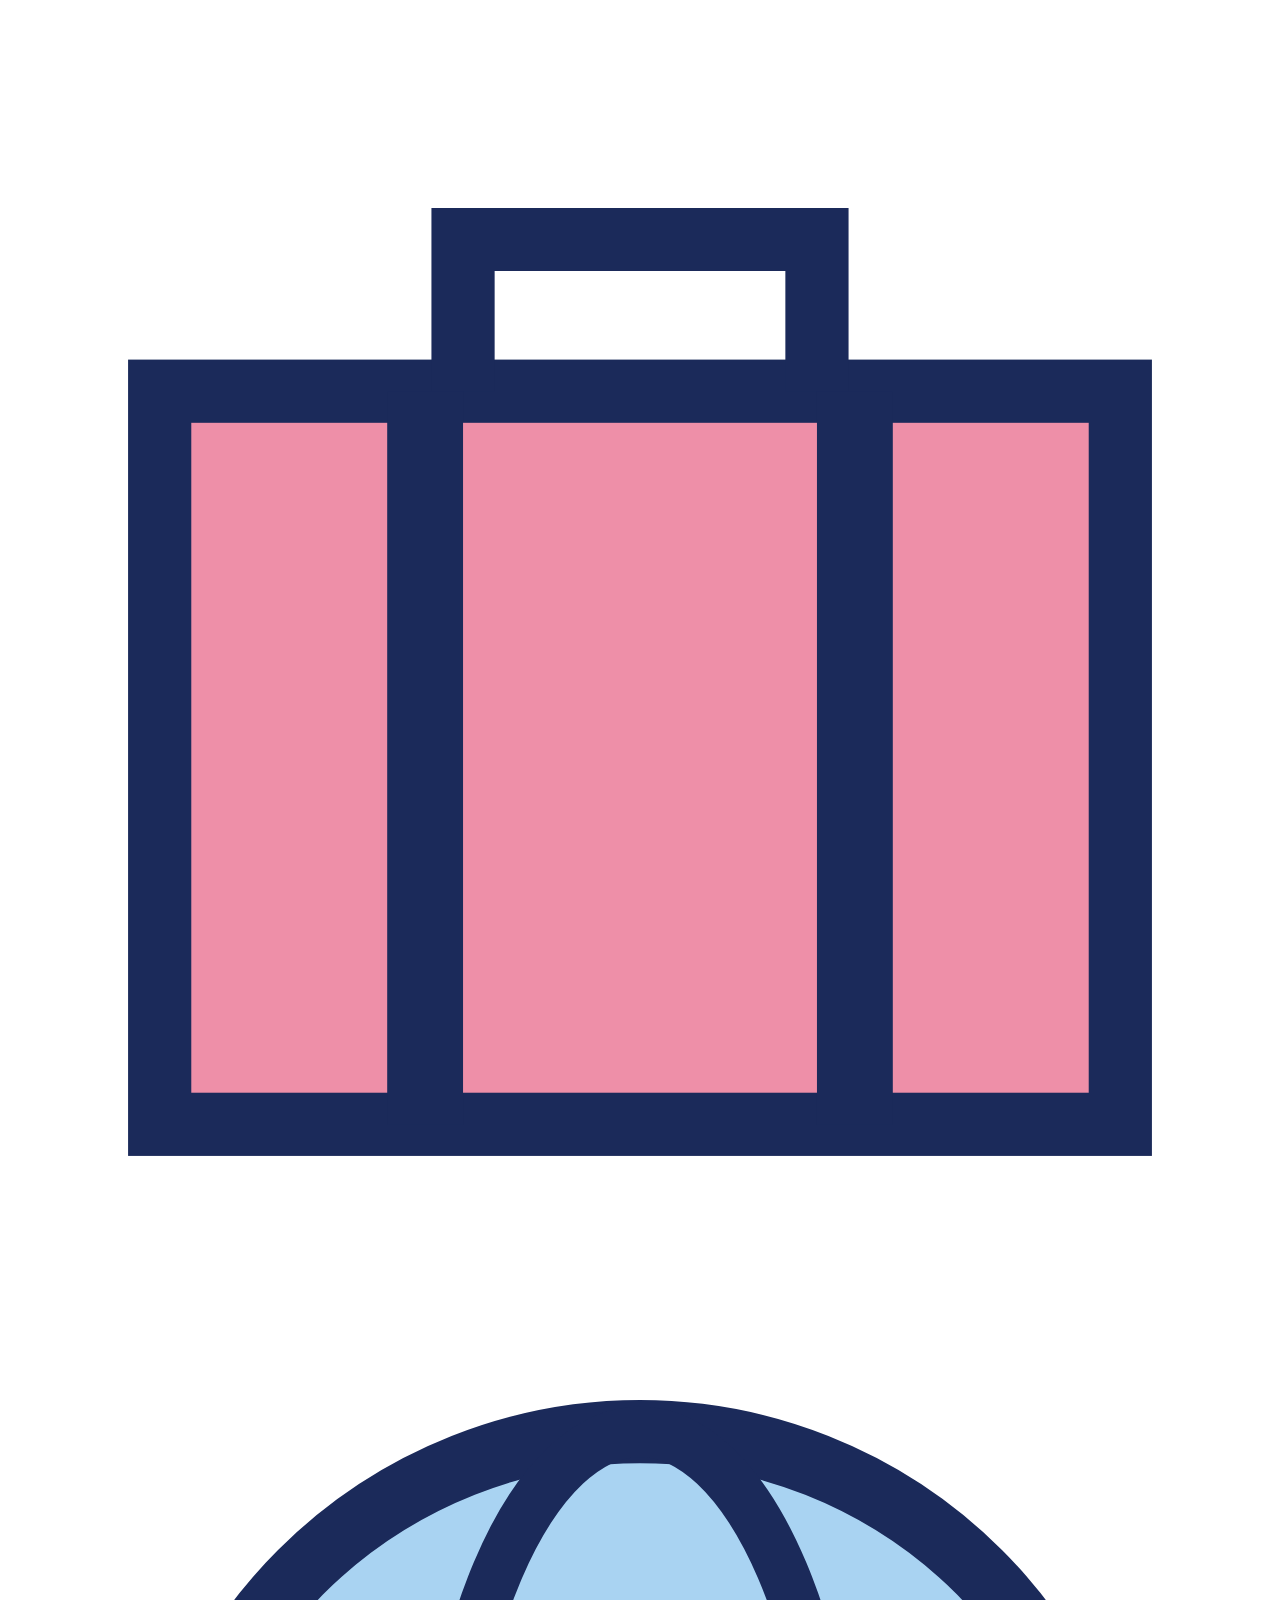
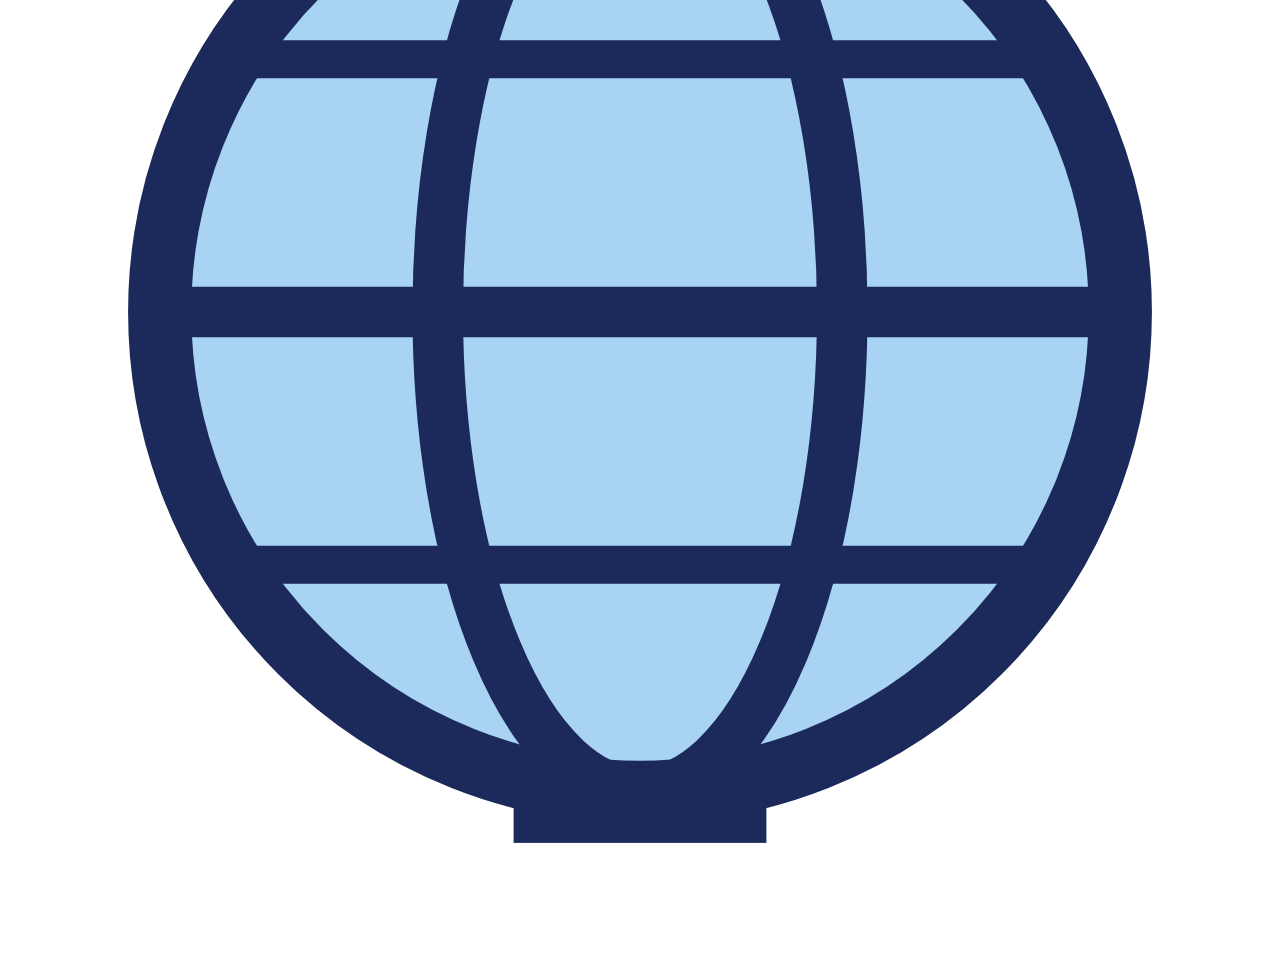
==== commit 52bec46a: "Show a banner when the planner cannot be reached" ====
--- a/src/main/resources/templates/index.html
+++ b/src/main/resources/templates/index.html
@@ -13,11 +13,16 @@
     <button type="button" class="toplink" id="open-how">How it works</button>
 </header>
 
+
+<div class="alert" role="alert" th:if="${plannerError != null}" th:text="${plannerError}">
+    We could not reach the planner. Try again in a minute.
+</div>
+
 <main class="hero">
     <h1>Where <span class="coral">to?</span></h1>
     <p class="lede">Tell us the basics and we will plan every day of your trip.</p>
 
-    <form class="ticket" action="/generate" method="post">
+    <form class="ticket" id="trip-form" action="/generate" method="post">
         <div class="ticket-head">BOARDING PASS</div>
         <div class="ticket-body">
 
@@ -49,7 +54,7 @@
             </fieldset>
 
             <div class="ticket-actions">
-                <button type="submit" class="btn">Plan my trip</button>
+                <button type="submit" class="btn" id="plan-btn">Plan my trip</button>
             </div>
         </div>
     </form>
